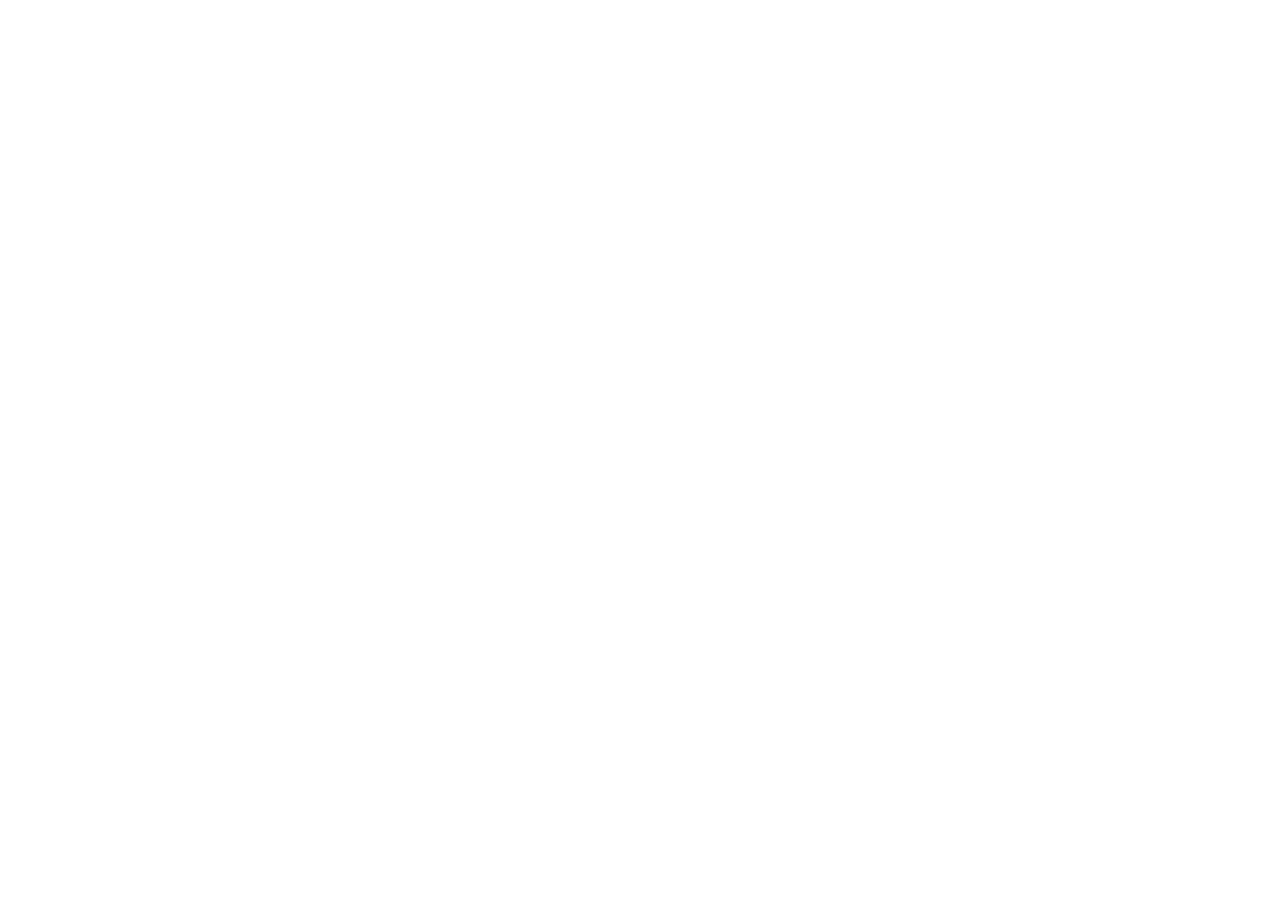
==== index.html @ 5f072b73 "init project" ====
<!DOCTYPE html>
<html lang="en">
<head>
    <meta charset="UTF-8">
    <meta http-equiv="X-UA-Compatible" content="IE=edge">
    <meta name="viewport" content="width=device-width, initial-scale=1.0">
    <title>Document</title>
</head>
<body>
    
</body>
</html>
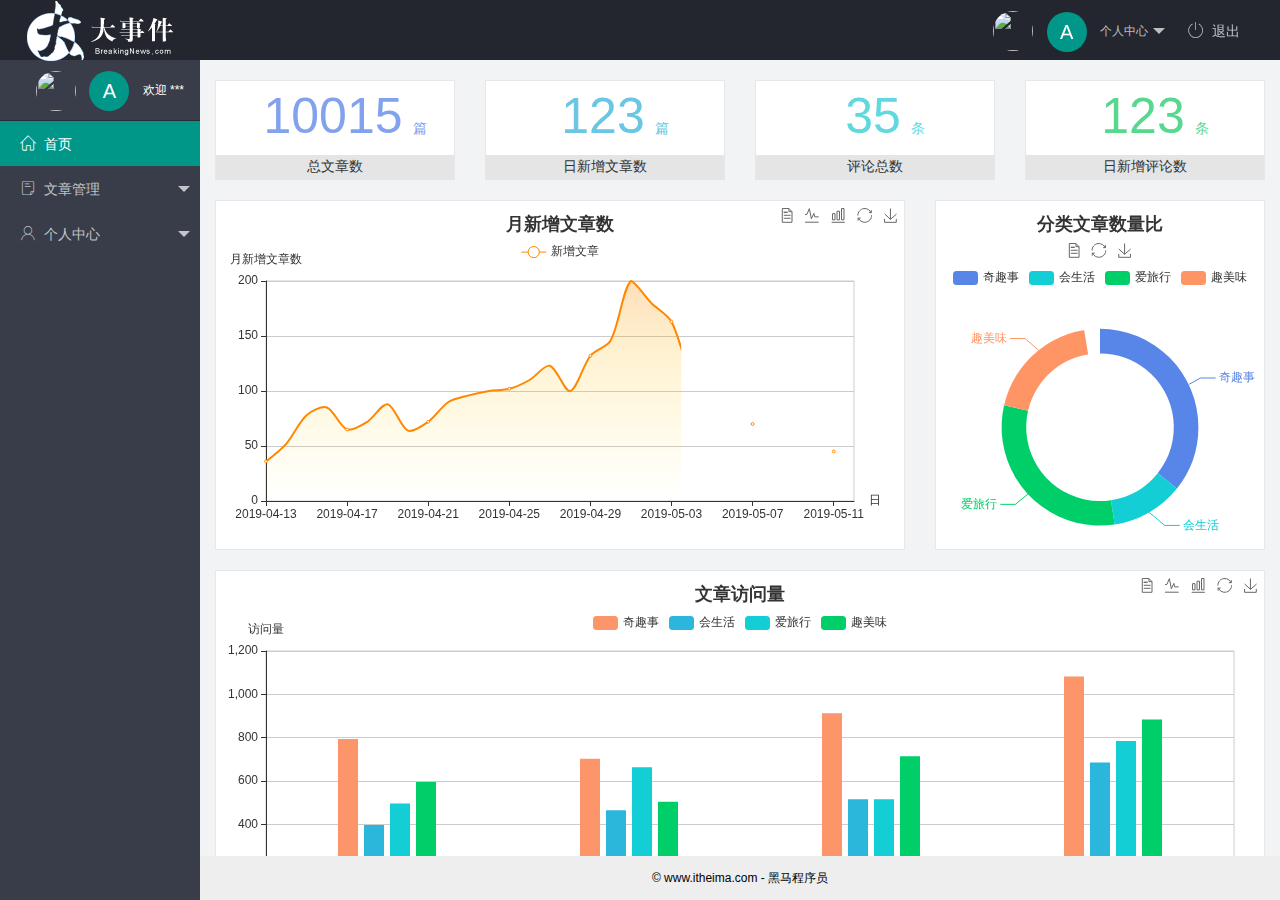
==== commit 451f80bc: "完成了主页功能的开发" ====
--- a/index.html
+++ b/index.html
@@ -1,12 +1,100 @@
 <!DOCTYPE html>
 <html lang="en">
-<head>
-    <meta charset="UTF-8">
-    <meta http-equiv="X-UA-Compatible" content="IE=edge">
-    <meta name="viewport" content="width=device-width, initial-scale=1.0">
-    <title>Document</title>
+  <head>
+    <meta charset="UTF-8" />
+    <meta name="viewport" content="width=device-width, initial-scale=1.0" />
+    <title>后台主页</title>
+    <!-- 导入 layui 的样式表 -->
+    <link rel="stylesheet" href="./assets/lib/layui/css/layui.css" />
+    <link rel="stylesheet" href="./assets/css/index.css">    
+     <!-- 导入第三方图标库 -->
+     <link rel="stylesheet" href="./assets/fonts/iconfont.css">
 </head>
-<body>
-    
-</body>
+  <body class="layui-layout-body">
+    <div class="layui-layout layui-layout-admin">
+      <div class="layui-header">
+        <div class="layui-logo">
+          <img src="./assets/images/logo.png" alt="" />
+        </div>
+        <!-- 头部区域（可配合layui已有的水平导航） -->
+        <ul class="layui-nav layui-layout-right">
+          <li class="layui-nav-item">
+            <a href="javascript:;" class="userinfo">
+              <img src="http://t.cn/RCzsdCq" class="layui-nav-img" />
+             <span class="text-avatar">A</span>
+              个人中心
+            </a>
+            <dl class="layui-nav-child">
+              <dd><a href="">基本资料</a></dd>
+              <dd><a href="">更换头像</a></dd>
+              <dd><a href="">重置密码</a></dd>
+            </dl>
+          </li>
+          <li class="layui-nav-item">
+              <a href="javascript:;" id="btnLogout"><span class="iconfont icon-tuichu"></span>退出</a></li>
+        </ul>
+      </div>
+
+      <div class="layui-side layui-bg-black">
+        <div class="layui-side-scroll">
+            <div class="userinfo">
+                <img src="http://t.cn/RCzsdCq" class="layui-nav-img" />
+                <span class="text-avatar">A</span>
+                <span id="welcome">欢迎 ***</span>
+            </div>
+          <!-- 左侧导航区域（可配合layui已有的垂直导航） -->
+          <ul class="layui-nav layui-nav-tree" lay-shrink="all">
+            <li class="layui-nav-item layui-this"><a href="./home/dashboard.html" target="fm">
+                <span class="iconfont icon-home"></span>首页</a></li>
+            <li class="layui-nav-item ">
+              <a class="" href="javascript:;">
+                <span class="iconfont icon-16"></span>文章管理</a>
+              <dl class="layui-nav-child">
+                <dd><a href="javascript:;">
+                    <i class="layui-icon layui-icon-app"></i>   文章类别</a></dd>
+                <dd><a href="javascript:;">
+                    <i class="layui-icon layui-icon-app"></i>   文章列表</a></dd>
+                <dd><a href="javascript:;">
+                    <i class="layui-icon layui-icon-app"></i>   发表文章</a></dd>
+               
+              </dl>
+            </li>
+            <li class="layui-nav-item">
+              <a href="javascript:;">
+                <span class="iconfont icon-user"></span>个人中心</a>
+              <dl class="layui-nav-child">
+                <dd><a href="javascript:;">
+                    <i class="layui-icon layui-icon-app"></i>基本资料</a></dd>
+                <dd><a href="javascript:;">
+                    <i class="layui-icon layui-icon-app"></i>更换头像</a></dd>
+                <dd><a href="javascript:;">
+                    <i class="layui-icon layui-icon-app"></i>重置密码</a></dd>
+             
+              </dl>
+            </li>
+           
+          
+          </ul>
+        </div>
+      </div>
+
+      <div class="layui-body">
+        <!-- 内容主体区域 -->
+    <iframe  name="fm" src="./home/dashboard.html" frameborder="0"></iframe>
+      </div>
+
+      <div class="layui-footer">
+        <!-- 底部固定区域 -->
+        © www.itheima.com - 黑马程序员
+      </div>
+    </div>
+    <!-- 导入 layui 的JS文件 -->
+    <script src="./assets/lib/layui/layui.all.js"></script>
+    <!-- 导入jquery -->
+    <script src="./assets/lib/jquery.js"></script>
+    <!-- 导入自己封装的baseAPI -->
+    <script src="./assets/js/baseAPI.js"></script>
+    <!-- 导入自己的js文件 -->
+    <script src="./assets/js/index.js"></script>
+  </body>
 </html>--- a/assets/lib/layui/css/layui.css
+++ b/assets/lib/layui/css/layui.css
@@ -0,0 +1,2 @@
+/** layui-v2.5.5 MIT License By https://www.layui.com */
+ .layui-inline,img{display:inline-block;vertical-align:middle}h1,h2,h3,h4,h5,h6{font-weight:400}.layui-edge,.layui-header,.layui-inline,.layui-main{position:relative}.layui-body,.layui-edge,.layui-elip{overflow:hidden}.layui-btn,.layui-edge,.layui-inline,img{vertical-align:middle}.layui-btn,.layui-disabled,.layui-icon,.layui-unselect{-moz-user-select:none;-webkit-user-select:none;-ms-user-select:none}.layui-elip,.layui-form-checkbox span,.layui-form-pane .layui-form-label{text-overflow:ellipsis;white-space:nowrap}.layui-breadcrumb,.layui-tree-btnGroup{visibility:hidden}blockquote,body,button,dd,div,dl,dt,form,h1,h2,h3,h4,h5,h6,input,li,ol,p,pre,td,textarea,th,ul{margin:0;padding:0;-webkit-tap-highlight-color:rgba(0,0,0,0)}a:active,a:hover{outline:0}img{border:none}li{list-style:none}table{border-collapse:collapse;border-spacing:0}h4,h5,h6{font-size:100%}button,input,optgroup,option,select,textarea{font-family:inherit;font-size:inherit;font-style:inherit;font-weight:inherit;outline:0}pre{white-space:pre-wrap;white-space:-moz-pre-wrap;white-space:-pre-wrap;white-space:-o-pre-wrap;word-wrap:break-word}body{line-height:24px;font:14px Helvetica Neue,Helvetica,PingFang SC,Tahoma,Arial,sans-serif}hr{height:1px;margin:10px 0;border:0;clear:both}a{color:#333;text-decoration:none}a:hover{color:#777}a cite{font-style:normal;*cursor:pointer}.layui-border-box,.layui-border-box *{box-sizing:border-box}.layui-box,.layui-box *{box-sizing:content-box}.layui-clear{clear:both;*zoom:1}.layui-clear:after{content:'\20';clear:both;*zoom:1;display:block;height:0}.layui-inline{*display:inline;*zoom:1}.layui-edge{display:inline-block;width:0;height:0;border-width:6px;border-style:dashed;border-color:transparent}.layui-edge-top{top:-4px;border-bottom-color:#999;border-bottom-style:solid}.layui-edge-right{border-left-color:#999;border-left-style:solid}.layui-edge-bottom{top:2px;border-top-color:#999;border-top-style:solid}.layui-edge-left{border-right-color:#999;border-right-style:solid}.layui-disabled,.layui-disabled:hover{color:#d2d2d2!important;cursor:not-allowed!important}.layui-circle{border-radius:100%}.layui-show{display:block!important}.layui-hide{display:none!important}@font-face{font-family:layui-icon;src:url(../font/iconfont.eot?v=250);src:url(../font/iconfont.eot?v=250#iefix) format('embedded-opentype'),url(../font/iconfont.woff2?v=250) format('woff2'),url(../font/iconfont.woff?v=250) format('woff'),url(../font/iconfont.ttf?v=250) format('truetype'),url(../font/iconfont.svg?v=250#layui-icon) format('svg')}.layui-icon{font-family:layui-icon!important;font-size:16px;font-style:normal;-webkit-font-smoothing:antialiased;-moz-osx-font-smoothing:grayscale}.layui-icon-reply-fill:before{content:"\e611"}.layui-icon-set-fill:before{content:"\e614"}.layui-icon-menu-fill:before{content:"\e60f"}.layui-icon-search:before{content:"\e615"}.layui-icon-share:before{content:"\e641"}.layui-icon-set-sm:before{content:"\e620"}.layui-icon-engine:before{content:"\e628"}.layui-icon-close:before{content:"\1006"}.layui-icon-close-fill:before{content:"\1007"}.layui-icon-chart-screen:before{content:"\e629"}.layui-icon-star:before{content:"\e600"}.layui-icon-circle-dot:before{content:"\e617"}.layui-icon-chat:before{content:"\e606"}.layui-icon-release:before{content:"\e609"}.layui-icon-list:before{content:"\e60a"}.layui-icon-chart:before{content:"\e62c"}.layui-icon-ok-circle:before{content:"\1005"}.layui-icon-layim-theme:before{content:"\e61b"}.layui-icon-table:before{content:"\e62d"}.layui-icon-right:before{content:"\e602"}.layui-icon-left:before{content:"\e603"}.layui-icon-cart-simple:before{content:"\e698"}.layui-icon-face-cry:before{content:"\e69c"}.layui-icon-face-smile:before{content:"\e6af"}.layui-icon-survey:before{content:"\e6b2"}.layui-icon-tree:before{content:"\e62e"}.layui-icon-upload-circle:before{content:"\e62f"}.layui-icon-add-circle:before{content:"\e61f"}.layui-icon-download-circle:before{content:"\e601"}.layui-icon-templeate-1:before{content:"\e630"}.layui-icon-util:before{content:"\e631"}.layui-icon-face-surprised:before{content:"\e664"}.layui-icon-edit:before{content:"\e642"}.layui-icon-speaker:before{content:"\e645"}.layui-icon-down:before{content:"\e61a"}.layui-icon-file:before{content:"\e621"}.layui-icon-layouts:before{content:"\e632"}.layui-icon-rate-half:before{content:"\e6c9"}.layui-icon-add-circle-fine:before{content:"\e608"}.layui-icon-prev-circle:before{content:"\e633"}.layui-icon-read:before{content:"\e705"}.layui-icon-404:before{content:"\e61c"}.layui-icon-carousel:before{content:"\e634"}.layui-icon-help:before{content:"\e607"}.layui-icon-code-circle:before{content:"\e635"}.layui-icon-water:before{content:"\e636"}.layui-icon-username:before{content:"\e66f"}.layui-icon-find-fill:before{content:"\e670"}.layui-icon-about:before{content:"\e60b"}.layui-icon-location:before{content:"\e715"}.layui-icon-up:before{content:"\e619"}.layui-icon-pause:before{content:"\e651"}.layui-icon-date:before{content:"\e637"}.layui-icon-layim-uploadfile:before{content:"\e61d"}.layui-icon-delete:before{content:"\e640"}.layui-icon-play:before{content:"\e652"}.layui-icon-top:before{content:"\e604"}.layui-icon-friends:before{content:"\e612"}.layui-icon-refresh-3:before{content:"\e9aa"}.layui-icon-ok:before{content:"\e605"}.layui-icon-layer:before{content:"\e638"}.layui-icon-face-smile-fine:before{content:"\e60c"}.layui-icon-dollar:before{content:"\e659"}.layui-icon-group:before{content:"\e613"}.layui-icon-layim-download:before{content:"\e61e"}.layui-icon-picture-fine:before{content:"\e60d"}.layui-icon-link:before{content:"\e64c"}.layui-icon-diamond:before{content:"\e735"}.layui-icon-log:before{content:"\e60e"}.layui-icon-rate-solid:before{content:"\e67a"}.layui-icon-fonts-del:before{content:"\e64f"}.layui-icon-unlink:before{content:"\e64d"}.layui-icon-fonts-clear:before{content:"\e639"}.layui-icon-triangle-r:before{content:"\e623"}.layui-icon-circle:before{content:"\e63f"}.layui-icon-radio:before{content:"\e643"}.layui-icon-align-center:before{content:"\e647"}.layui-icon-align-right:before{content:"\e648"}.layui-icon-align-left:before{content:"\e649"}.layui-icon-loading-1:before{content:"\e63e"}.layui-icon-return:before{content:"\e65c"}.layui-icon-fonts-strong:before{content:"\e62b"}.layui-icon-upload:before{content:"\e67c"}.layui-icon-dialogue:before{content:"\e63a"}.layui-icon-video:before{content:"\e6ed"}.layui-icon-headset:before{content:"\e6fc"}.layui-icon-cellphone-fine:before{content:"\e63b"}.layui-icon-add-1:before{content:"\e654"}.layui-icon-face-smile-b:before{content:"\e650"}.layui-icon-fonts-html:before{content:"\e64b"}.layui-icon-form:before{content:"\e63c"}.layui-icon-cart:before{content:"\e657"}.layui-icon-camera-fill:before{content:"\e65d"}.layui-icon-tabs:before{content:"\e62a"}.layui-icon-fonts-code:before{content:"\e64e"}.layui-icon-fire:before{content:"\e756"}.layui-icon-set:before{content:"\e716"}.layui-icon-fonts-u:before{content:"\e646"}.layui-icon-triangle-d:before{content:"\e625"}.layui-icon-tips:before{content:"\e702"}.layui-icon-picture:before{content:"\e64a"}.layui-icon-more-vertical:before{content:"\e671"}.layui-icon-flag:before{content:"\e66c"}.layui-icon-loading:before{content:"\e63d"}.layui-icon-fonts-i:before{content:"\e644"}.layui-icon-refresh-1:before{content:"\e666"}.layui-icon-rmb:before{content:"\e65e"}.layui-icon-home:before{content:"\e68e"}.layui-icon-user:before{content:"\e770"}.layui-icon-notice:before{content:"\e667"}.layui-icon-login-weibo:before{content:"\e675"}.layui-icon-voice:before{content:"\e688"}.layui-icon-upload-drag:before{content:"\e681"}.layui-icon-login-qq:before{content:"\e676"}.layui-icon-snowflake:before{content:"\e6b1"}.layui-icon-file-b:before{content:"\e655"}.layui-icon-template:before{content:"\e663"}.layui-icon-auz:before{content:"\e672"}.layui-icon-console:before{content:"\e665"}.layui-icon-app:before{content:"\e653"}.layui-icon-prev:before{content:"\e65a"}.layui-icon-website:before{content:"\e7ae"}.layui-icon-next:before{content:"\e65b"}.layui-icon-component:before{content:"\e857"}.layui-icon-more:before{content:"\e65f"}.layui-icon-login-wechat:before{content:"\e677"}.layui-icon-shrink-right:before{content:"\e668"}.layui-icon-spread-left:before{content:"\e66b"}.layui-icon-camera:before{content:"\e660"}.layui-icon-note:before{content:"\e66e"}.layui-icon-refresh:before{content:"\e669"}.layui-icon-female:before{content:"\e661"}.layui-icon-male:before{content:"\e662"}.layui-icon-password:before{content:"\e673"}.layui-icon-senior:before{content:"\e674"}.layui-icon-theme:before{content:"\e66a"}.layui-icon-tread:before{content:"\e6c5"}.layui-icon-praise:before{content:"\e6c6"}.layui-icon-star-fill:before{content:"\e658"}.layui-icon-rate:before{content:"\e67b"}.layui-icon-template-1:before{content:"\e656"}.layui-icon-vercode:before{content:"\e679"}.layui-icon-cellphone:before{content:"\e678"}.layui-icon-screen-full:before{content:"\e622"}.layui-icon-screen-restore:before{content:"\e758"}.layui-icon-cols:before{content:"\e610"}.layui-icon-export:before{content:"\e67d"}.layui-icon-print:before{content:"\e66d"}.layui-icon-slider:before{content:"\e714"}.layui-icon-addition:before{content:"\e624"}.layui-icon-subtraction:before{content:"\e67e"}.layui-icon-service:before{content:"\e626"}.layui-icon-transfer:before{content:"\e691"}.layui-main{width:1140px;margin:0 auto}.layui-header{z-index:1000;height:60px}.layui-header a:hover{transition:all .5s;-webkit-transition:all .5s}.layui-side{position:fixed;left:0;top:0;bottom:0;z-index:999;width:200px;overflow-x:hidden}.layui-side-scroll{position:relative;width:220px;height:100%;overflow-x:hidden}.layui-body{position:absolute;left:200px;right:0;top:0;bottom:0;z-index:998;width:auto;overflow-y:auto;box-sizing:border-box}.layui-layout-body{overflow:hidden}.layui-layout-admin .layui-header{background-color:#23262E}.layui-layout-admin .layui-side{top:60px;width:200px;overflow-x:hidden}.layui-layout-admin .layui-body{position:fixed;top:60px;bottom:44px}.layui-layout-admin .layui-main{width:auto;margin:0 15px}.layui-layout-admin .layui-footer{position:fixed;left:200px;right:0;bottom:0;height:44px;line-height:44px;padding:0 15px;background-color:#eee}.layui-layout-admin .layui-logo{position:absolute;left:0;top:0;width:200px;height:100%;line-height:60px;text-align:center;color:#009688;font-size:16px}.layui-layout-admin .layui-header .layui-nav{background:0 0}.layui-layout-left{position:absolute!important;left:200px;top:0}.layui-layout-right{position:absolute!important;right:0;top:0}.layui-container{position:relative;margin:0 auto;padding:0 15px;box-sizing:border-box}.layui-fluid{position:relative;margin:0 auto;padding:0 15px}.layui-row:after,.layui-row:before{content:'';display:block;clear:both}.layui-col-lg1,.layui-col-lg10,.layui-col-lg11,.layui-col-lg12,.layui-col-lg2,.layui-col-lg3,.layui-col-lg4,.layui-col-lg5,.layui-col-lg6,.layui-col-lg7,.layui-col-lg8,.layui-col-lg9,.layui-col-md1,.layui-col-md10,.layui-col-md11,.layui-col-md12,.layui-col-md2,.layui-col-md3,.layui-col-md4,.layui-col-md5,.layui-col-md6,.layui-col-md7,.layui-col-md8,.layui-col-md9,.layui-col-sm1,.layui-col-sm10,.layui-col-sm11,.layui-col-sm12,.layui-col-sm2,.layui-col-sm3,.layui-col-sm4,.layui-col-sm5,.layui-col-sm6,.layui-col-sm7,.layui-col-sm8,.layui-col-sm9,.layui-col-xs1,.layui-col-xs10,.layui-col-xs11,.layui-col-xs12,.layui-col-xs2,.layui-col-xs3,.layui-col-xs4,.layui-col-xs5,.layui-col-xs6,.layui-col-xs7,.layui-col-xs8,.layui-col-xs9{position:relative;display:block;box-sizing:border-box}.layui-col-xs1,.layui-col-xs10,.layui-col-xs11,.layui-col-xs12,.layui-col-xs2,.layui-col-xs3,.layui-col-xs4,.layui-col-xs5,.layui-col-xs6,.layui-col-xs7,.layui-col-xs8,.layui-col-xs9{float:left}.layui-col-xs1{width:8.33333333%}.layui-col-xs2{width:16.66666667%}.layui-col-xs3{width:25%}.layui-col-xs4{width:33.33333333%}.layui-col-xs5{width:41.66666667%}.layui-col-xs6{width:50%}.layui-col-xs7{width:58.33333333%}.layui-col-xs8{width:66.66666667%}.layui-col-xs9{width:75%}.layui-col-xs10{width:83.33333333%}.layui-col-xs11{width:91.66666667%}.layui-col-xs12{width:100%}.layui-col-xs-offset1{margin-left:8.33333333%}.layui-col-xs-offset2{margin-left:16.66666667%}.layui-col-xs-offset3{margin-left:25%}.layui-col-xs-offset4{margin-left:33.33333333%}.layui-col-xs-offset5{margin-left:41.66666667%}.layui-col-xs-offset6{margin-left:50%}.layui-col-xs-offset7{margin-left:58.33333333%}.layui-col-xs-offset8{margin-left:66.66666667%}.layui-col-xs-offset9{margin-left:75%}.layui-col-xs-offset10{margin-left:83.33333333%}.layui-col-xs-offset11{margin-left:91.66666667%}.layui-col-xs-offset12{margin-left:100%}@media screen and (max-width:768px){.layui-hide-xs{display:none!important}.layui-show-xs-block{display:block!important}.layui-show-xs-inline{display:inline!important}.layui-show-xs-inline-block{display:inline-block!important}}@media screen and (min-width:768px){.layui-container{width:750px}.layui-hide-sm{display:none!important}.layui-show-sm-block{display:block!important}.layui-show-sm-inline{display:inline!important}.layui-show-sm-inline-block{display:inline-block!important}.layui-col-sm1,.layui-col-sm10,.layui-col-sm11,.layui-col-sm12,.layui-col-sm2,.layui-col-sm3,.layui-col-sm4,.layui-col-sm5,.layui-col-sm6,.layui-col-sm7,.layui-col-sm8,.layui-col-sm9{float:left}.layui-col-sm1{width:8.33333333%}.layui-col-sm2{width:16.66666667%}.layui-col-sm3{width:25%}.layui-col-sm4{width:33.33333333%}.layui-col-sm5{width:41.66666667%}.layui-col-sm6{width:50%}.layui-col-sm7{width:58.33333333%}.layui-col-sm8{width:66.66666667%}.layui-col-sm9{width:75%}.layui-col-sm10{width:83.33333333%}.layui-col-sm11{width:91.66666667%}.layui-col-sm12{width:100%}.layui-col-sm-offset1{margin-left:8.33333333%}.layui-col-sm-offset2{margin-left:16.66666667%}.layui-col-sm-offset3{margin-left:25%}.layui-col-sm-offset4{margin-left:33.33333333%}.layui-col-sm-offset5{margin-left:41.66666667%}.layui-col-sm-offset6{margin-left:50%}.layui-col-sm-offset7{margin-left:58.33333333%}.layui-col-sm-offset8{margin-left:66.66666667%}.layui-col-sm-offset9{margin-left:75%}.layui-col-sm-offset10{margin-left:83.33333333%}.layui-col-sm-offset11{margin-left:91.66666667%}.layui-col-sm-offset12{margin-left:100%}}@media screen and (min-width:992px){.layui-container{width:970px}.layui-hide-md{display:none!important}.layui-show-md-block{display:block!important}.layui-show-md-inline{display:inline!important}.layui-show-md-inline-block{display:inline-block!important}.layui-col-md1,.layui-col-md10,.layui-col-md11,.layui-col-md12,.layui-col-md2,.layui-col-md3,.layui-col-md4,.layui-col-md5,.layui-col-md6,.layui-col-md7,.layui-col-md8,.layui-col-md9{float:left}.layui-col-md1{width:8.33333333%}.layui-col-md2{width:16.66666667%}.layui-col-md3{width:25%}.layui-col-md4{width:33.33333333%}.layui-col-md5{width:41.66666667%}.layui-col-md6{width:50%}.layui-col-md7{width:58.33333333%}.layui-col-md8{width:66.66666667%}.layui-col-md9{width:75%}.layui-col-md10{width:83.33333333%}.layui-col-md11{width:91.66666667%}.layui-col-md12{width:100%}.layui-col-md-offset1{margin-left:8.33333333%}.layui-col-md-offset2{margin-left:16.66666667%}.layui-col-md-offset3{margin-left:25%}.layui-col-md-offset4{margin-left:33.33333333%}.layui-col-md-offset5{margin-left:41.66666667%}.layui-col-md-offset6{margin-left:50%}.layui-col-md-offset7{margin-left:58.33333333%}.layui-col-md-offset8{margin-left:66.66666667%}.layui-col-md-offset9{margin-left:75%}.layui-col-md-offset10{margin-left:83.33333333%}.layui-col-md-offset11{margin-left:91.66666667%}.layui-col-md-offset12{margin-left:100%}}@media screen and (min-width:1200px){.layui-container{width:1170px}.layui-hide-lg{display:none!important}.layui-show-lg-block{display:block!important}.layui-show-lg-inline{display:inline!important}.layui-show-lg-inline-block{display:inline-block!important}.layui-col-lg1,.layui-col-lg10,.layui-col-lg11,.layui-col-lg12,.layui-col-lg2,.layui-col-lg3,.layui-col-lg4,.layui-col-lg5,.layui-col-lg6,.layui-col-lg7,.layui-col-lg8,.layui-col-lg9{float:left}.layui-col-lg1{width:8.33333333%}.layui-col-lg2{width:16.66666667%}.layui-col-lg3{width:25%}.layui-col-lg4{width:33.33333333%}.layui-col-lg5{width:41.66666667%}.layui-col-lg6{width:50%}.layui-col-lg7{width:58.33333333%}.layui-col-lg8{width:66.66666667%}.layui-col-lg9{width:75%}.layui-col-lg10{width:83.33333333%}.layui-col-lg11{width:91.66666667%}.layui-col-lg12{width:100%}.layui-col-lg-offset1{margin-left:8.33333333%}.layui-col-lg-offset2{margin-left:16.66666667%}.layui-col-lg-offset3{margin-left:25%}.layui-col-lg-offset4{margin-left:33.33333333%}.layui-col-lg-offset5{margin-left:41.66666667%}.layui-col-lg-offset6{margin-left:50%}.layui-col-lg-offset7{margin-left:58.33333333%}.layui-col-lg-offset8{margin-left:66.66666667%}.layui-col-lg-offset9{margin-left:75%}.layui-col-lg-offset10{margin-left:83.33333333%}.layui-col-lg-offset11{margin-left:91.66666667%}.layui-col-lg-offset12{margin-left:100%}}.layui-col-space1{margin:-.5px}.layui-col-space1>*{padding:.5px}.layui-col-space3{margin:-1.5px}.layui-col-space3>*{padding:1.5px}.layui-col-space5{margin:-2.5px}.layui-col-space5>*{padding:2.5px}.layui-col-space8{margin:-3.5px}.layui-col-space8>*{padding:3.5px}.layui-col-space10{margin:-5px}.layui-col-space10>*{padding:5px}.layui-col-space12{margin:-6px}.layui-col-space12>*{padding:6px}.layui-col-space15{margin:-7.5px}.layui-col-space15>*{padding:7.5px}.layui-col-space18{margin:-9px}.layui-col-space18>*{padding:9px}.layui-col-space20{margin:-10px}.layui-col-space20>*{padding:10px}.layui-col-space22{margin:-11px}.layui-col-space22>*{padding:11px}.layui-col-space25{margin:-12.5px}.layui-col-space25>*{padding:12.5px}.layui-col-space30{margin:-15px}.layui-col-space30>*{padding:15px}.layui-btn,.layui-input,.layui-select,.layui-textarea,.layui-upload-button{outline:0;-webkit-appearance:none;transition:all .3s;-webkit-transition:all .3s;box-sizing:border-box}.layui-elem-quote{margin-bottom:10px;padding:15px;line-height:22px;border-left:5px solid #009688;border-radius:0 2px 2px 0;background-color:#f2f2f2}.layui-quote-nm{border-style:solid;border-width:1px 1px 1px 5px;background:0 0}.layui-elem-field{margin-bottom:10px;padding:0;border-width:1px;border-style:solid}.layui-elem-field legend{margin-left:20px;padding:0 10px;font-size:20px;font-weight:300}.layui-field-title{margin:10px 0 20px;border-width:1px 0 0}.layui-field-box{padding:10px 15px}.layui-field-title .layui-field-box{padding:10px 0}.layui-progress{position:relative;height:6px;border-radius:20px;background-color:#e2e2e2}.layui-progress-bar{position:absolute;left:0;top:0;width:0;max-width:100%;height:6px;border-radius:20px;text-align:right;background-color:#5FB878;transition:all .3s;-webkit-transition:all .3s}.layui-progress-big,.layui-progress-big .layui-progress-bar{height:18px;line-height:18px}.layui-progress-text{position:relative;top:-20px;line-height:18px;font-size:12px;color:#666}.layui-progress-big .layui-progress-text{position:static;padding:0 10px;color:#fff}.layui-collapse{border-width:1px;border-style:solid;border-radius:2px}.layui-colla-content,.layui-colla-item{border-top-width:1px;border-top-style:solid}.layui-colla-item:first-child{border-top:none}.layui-colla-title{position:relative;height:42px;line-height:42px;padding:0 15px 0 35px;color:#333;background-color:#f2f2f2;cursor:pointer;font-size:14px;overflow:hidden}.layui-colla-content{display:none;padding:10px 15px;line-height:22px;color:#666}.layui-colla-icon{position:absolute;left:15px;top:0;font-size:14px}.layui-card{margin-bottom:15px;border-radius:2px;background-color:#fff;box-shadow:0 1px 2px 0 rgba(0,0,0,.05)}.layui-card:last-child{margin-bottom:0}.layui-card-header{position:relative;height:42px;line-height:42px;padding:0 15px;border-bottom:1px solid #f6f6f6;color:#333;border-radius:2px 2px 0 0;font-size:14px}.layui-bg-black,.layui-bg-blue,.layui-bg-cyan,.layui-bg-green,.layui-bg-orange,.layui-bg-red{color:#fff!important}.layui-card-body{position:relative;padding:10px 15px;line-height:24px}.layui-card-body[pad15]{padding:15px}.layui-card-body[pad20]{padding:20px}.layui-card-body .layui-table{margin:5px 0}.layui-card .layui-tab{margin:0}.layui-panel-window{position:relative;padding:15px;border-radius:0;border-top:5px solid #E6E6E6;background-color:#fff}.layui-auxiliar-moving{position:fixed;left:0;right:0;top:0;bottom:0;width:100%;height:100%;background:0 0;z-index:9999999999}.layui-form-label,.layui-form-mid,.layui-form-select,.layui-input-block,.layui-input-inline,.layui-textarea{position:relative}.layui-bg-red{background-color:#FF5722!important}.layui-bg-orange{background-color:#FFB800!important}.layui-bg-green{background-color:#009688!important}.layui-bg-cyan{background-color:#2F4056!important}.layui-bg-blue{background-color:#1E9FFF!important}.layui-bg-black{background-color:#393D49!important}.layui-bg-gray{background-color:#eee!important;color:#666!important}.layui-badge-rim,.layui-colla-content,.layui-colla-item,.layui-collapse,.layui-elem-field,.layui-form-pane .layui-form-item[pane],.layui-form-pane .layui-form-label,.layui-input,.layui-layedit,.layui-layedit-tool,.layui-quote-nm,.layui-select,.layui-tab-bar,.layui-tab-card,.layui-tab-title,.layui-tab-title .layui-this:after,.layui-textarea{border-color:#e6e6e6}.layui-timeline-item:before,hr{background-color:#e6e6e6}.layui-text{line-height:22px;font-size:14px;color:#666}.layui-text h1,.layui-text h2,.layui-text h3{font-weight:500;color:#333}.layui-text h1{font-size:30px}.layui-text h2{font-size:24px}.layui-text h3{font-size:18px}.layui-text a:not(.layui-btn){color:#01AAED}.layui-text a:not(.layui-btn):hover{text-decoration:underline}.layui-text ul{padding:5px 0 5px 15px}.layui-text ul li{margin-top:5px;list-style-type:disc}.layui-text em,.layui-word-aux{color:#999!important;padding:0 5px!important}.layui-btn{display:inline-block;height:38px;line-height:38px;padding:0 18px;background-color:#009688;color:#fff;white-space:nowrap;text-align:center;font-size:14px;border:none;border-radius:2px;cursor:pointer}.layui-btn:hover{opacity:.8;filter:alpha(opacity=80);color:#fff}.layui-btn:active{opacity:1;filter:alpha(opacity=100)}.layui-btn+.layui-btn{margin-left:10px}.layui-btn-container{font-size:0}.layui-btn-container .layui-btn{margin-right:10px;margin-bottom:10px}.layui-btn-container .layui-btn+.layui-btn{margin-left:0}.layui-table .layui-btn-container .layui-btn{margin-bottom:9px}.layui-btn-radius{border-radius:100px}.layui-btn .layui-icon{margin-right:3px;font-size:18px;vertical-align:bottom;vertical-align:middle\9}.layui-btn-primary{border:1px solid #C9C9C9;background-color:#fff;color:#555}.layui-btn-primary:hover{border-color:#009688;color:#333}.layui-btn-normal{background-color:#1E9FFF}.layui-btn-warm{background-color:#FFB800}.layui-btn-danger{background-color:#FF5722}.layui-btn-checked{background-color:#5FB878}.layui-btn-disabled,.layui-btn-disabled:active,.layui-btn-disabled:hover{border:1px solid #e6e6e6;background-color:#FBFBFB;color:#C9C9C9;cursor:not-allowed;opacity:1}.layui-btn-lg{height:44px;line-height:44px;padding:0 25px;font-size:16px}.layui-btn-sm{height:30px;line-height:30px;padding:0 10px;font-size:12px}.layui-btn-sm i{font-size:16px!important}.layui-btn-xs{height:22px;line-height:22px;padding:0 5px;font-size:12px}.layui-btn-xs i{font-size:14px!important}.layui-btn-group{display:inline-block;vertical-align:middle;font-size:0}.layui-btn-group .layui-btn{margin-left:0!important;margin-right:0!important;border-left:1px solid rgba(255,255,255,.5);border-radius:0}.layui-btn-group .layui-btn-primary{border-left:none}.layui-btn-group .layui-btn-primary:hover{border-color:#C9C9C9;color:#009688}.layui-btn-group .layui-btn:first-child{border-left:none;border-radius:2px 0 0 2px}.layui-btn-group .layui-btn-primary:first-child{border-left:1px solid #c9c9c9}.layui-btn-group .layui-btn:last-child{border-radius:0 2px 2px 0}.layui-btn-group .layui-btn+.layui-btn{margin-left:0}.layui-btn-group+.layui-btn-group{margin-left:10px}.layui-btn-fluid{width:100%}.layui-input,.layui-select,.layui-textarea{height:38px;line-height:1.3;line-height:38px\9;border-width:1px;border-style:solid;background-color:#fff;border-radius:2px}.layui-input::-webkit-input-placeholder,.layui-select::-webkit-input-placeholder,.layui-textarea::-webkit-input-placeholder{line-height:1.3}.layui-input,.layui-textarea{display:block;width:100%;padding-left:10px}.layui-input:hover,.layui-textarea:hover{border-color:#D2D2D2!important}.layui-input:focus,.layui-textarea:focus{border-color:#C9C9C9!important}.layui-textarea{min-height:100px;height:auto;line-height:20px;padding:6px 10px;resize:vertical}.layui-select{padding:0 10px}.layui-form input[type=checkbox],.layui-form input[type=radio],.layui-form select{display:none}.layui-form [lay-ignore]{display:initial}.layui-form-item{margin-bottom:15px;clear:both;*zoom:1}.layui-form-item:after{content:'\20';clear:both;*zoom:1;display:block;height:0}.layui-form-label{float:left;display:block;padding:9px 15px;width:80px;font-weight:400;line-height:20px;text-align:right}.layui-form-label-col{display:block;float:none;padding:9px 0;line-height:20px;text-align:left}.layui-form-item .layui-inline{margin-bottom:5px;margin-right:10px}.layui-input-block{margin-left:110px;min-height:36px}.layui-input-inline{display:inline-block;vertical-align:middle}.layui-form-item .layui-input-inline{float:left;width:190px;margin-right:10px}.layui-form-text .layui-input-inline{width:auto}.layui-form-mid{float:left;display:block;padding:9px 0!important;line-height:20px;margin-right:10px}.layui-form-danger+.layui-form-select .layui-input,.layui-form-danger:focus{border-color:#FF5722!important}.layui-form-select .layui-input{padding-right:30px;cursor:pointer}.layui-form-select .layui-edge{position:absolute;right:10px;top:50%;margin-top:-3px;cursor:pointer;border-width:6px;border-top-color:#c2c2c2;border-top-style:solid;transition:all .3s;-webkit-transition:all .3s}.layui-form-select dl{display:none;position:absolute;left:0;top:42px;padding:5px 0;z-index:899;min-width:100%;border:1px solid #d2d2d2;max-height:300px;overflow-y:auto;background-color:#fff;border-radius:2px;box-shadow:0 2px 4px rgba(0,0,0,.12);box-sizing:border-box}.layui-form-select dl dd,.layui-form-select dl dt{padding:0 10px;line-height:36px;white-space:nowrap;overflow:hidden;text-overflow:ellipsis}.layui-form-select dl dt{font-size:12px;color:#999}.layui-form-select dl dd{cursor:pointer}.layui-form-select dl dd:hover{background-color:#f2f2f2;-webkit-transition:.5s all;transition:.5s all}.layui-form-select .layui-select-group dd{padding-left:20px}.layui-form-select dl dd.layui-select-tips{padding-left:10px!important;color:#999}.layui-form-select dl dd.layui-this{background-color:#5FB878;color:#fff}.layui-form-checkbox,.layui-form-select dl dd.layui-disabled{background-color:#fff}.layui-form-selected dl{display:block}.layui-form-checkbox,.layui-form-checkbox *,.layui-form-switch{display:inline-block;vertical-align:middle}.layui-form-selected .layui-edge{margin-top:-9px;-webkit-transform:rotate(180deg);transform:rotate(180deg);margin-top:-3px\9}:root .layui-form-selected .layui-edge{margin-top:-9px\0/IE9}.layui-form-selectup dl{top:auto;bottom:42px}.layui-select-none{margin:5px 0;text-align:center;color:#999}.layui-select-disabled .layui-disabled{border-color:#eee!important}.layui-select-disabled .layui-edge{border-top-color:#d2d2d2}.layui-form-checkbox{position:relative;height:30px;line-height:30px;margin-right:10px;padding-right:30px;cursor:pointer;font-size:0;-webkit-transition:.1s linear;transition:.1s linear;box-sizing:border-box}.layui-form-checkbox span{padding:0 10px;height:100%;font-size:14px;border-radius:2px 0 0 2px;background-color:#d2d2d2;color:#fff;overflow:hidden}.layui-form-checkbox:hover span{background-color:#c2c2c2}.layui-form-checkbox i{position:absolute;right:0;top:0;width:30px;height:28px;border:1px solid #d2d2d2;border-left:none;border-radius:0 2px 2px 0;color:#fff;font-size:20px;text-align:center}.layui-form-checkbox:hover i{border-color:#c2c2c2;color:#c2c2c2}.layui-form-checked,.layui-form-checked:hover{border-color:#5FB878}.layui-form-checked span,.layui-form-checked:hover span{background-color:#5FB878}.layui-form-checked i,.layui-form-checked:hover i{color:#5FB878}.layui-form-item .layui-form-checkbox{margin-top:4px}.layui-form-checkbox[lay-skin=primary]{height:auto!important;line-height:normal!important;min-width:18px;min-height:18px;border:none!important;margin-right:0;padding-left:28px;padding-right:0;background:0 0}.layui-form-checkbox[lay-skin=primary] span{padding-left:0;padding-right:15px;line-height:18px;background:0 0;color:#666}.layui-form-checkbox[lay-skin=primary] i{right:auto;left:0;width:16px;height:16px;line-height:16px;border:1px solid #d2d2d2;font-size:12px;border-radius:2px;background-color:#fff;-webkit-transition:.1s linear;transition:.1s linear}.layui-form-checkbox[lay-skin=primary]:hover i{border-color:#5FB878;color:#fff}.layui-form-checked[lay-skin=primary] i{border-color:#5FB878!important;background-color:#5FB878;color:#fff}.layui-checkbox-disbaled[lay-skin=primary] span{background:0 0!important;color:#c2c2c2}.layui-checkbox-disbaled[lay-skin=primary]:hover i{border-color:#d2d2d2}.layui-form-item .layui-form-checkbox[lay-skin=primary]{margin-top:10px}.layui-form-switch{position:relative;height:22px;line-height:22px;min-width:35px;padding:0 5px;margin-top:8px;border:1px solid #d2d2d2;border-radius:20px;cursor:pointer;background-color:#fff;-webkit-transition:.1s linear;transition:.1s linear}.layui-form-switch i{position:absolute;left:5px;top:3px;width:16px;height:16px;border-radius:20px;background-color:#d2d2d2;-webkit-transition:.1s linear;transition:.1s linear}.layui-form-switch em{position:relative;top:0;width:25px;margin-left:21px;padding:0!important;text-align:center!important;color:#999!important;font-style:normal!important;font-size:12px}.layui-form-onswitch{border-color:#5FB878;background-color:#5FB878}.layui-checkbox-disbaled,.layui-checkbox-disbaled i{border-color:#e2e2e2!important}.layui-form-onswitch i{left:100%;margin-left:-21px;background-color:#fff}.layui-form-onswitch em{margin-left:5px;margin-right:21px;color:#fff!important}.layui-checkbox-disbaled span{background-color:#e2e2e2!important}.layui-checkbox-disbaled:hover i{color:#fff!important}[lay-radio]{display:none}.layui-form-radio,.layui-form-radio *{display:inline-block;vertical-align:middle}.layui-form-radio{line-height:28px;margin:6px 10px 0 0;padding-right:10px;cursor:pointer;font-size:0}.layui-form-radio *{font-size:14px}.layui-form-radio>i{margin-right:8px;font-size:22px;color:#c2c2c2}.layui-form-radio>i:hover,.layui-form-radioed>i{color:#5FB878}.layui-radio-disbaled>i{color:#e2e2e2!important}.layui-form-pane .layui-form-label{width:110px;padding:8px 15px;height:38px;line-height:20px;border-width:1px;border-style:solid;border-radius:2px 0 0 2px;text-align:center;background-color:#FBFBFB;overflow:hidden;box-sizing:border-box}.layui-form-pane .layui-input-inline{margin-left:-1px}.layui-form-pane .layui-input-block{margin-left:110px;left:-1px}.layui-form-pane .layui-input{border-radius:0 2px 2px 0}.layui-form-pane .layui-form-text .layui-form-label{float:none;width:100%;border-radius:2px;box-sizing:border-box;text-align:left}.layui-form-pane .layui-form-text .layui-input-inline{display:block;margin:0;top:-1px;clear:both}.layui-form-pane .layui-form-text .layui-input-block{margin:0;left:0;top:-1px}.layui-form-pane .layui-form-text .layui-textarea{min-height:100px;border-radius:0 0 2px 2px}.layui-form-pane .layui-form-checkbox{margin:4px 0 4px 10px}.layui-form-pane .layui-form-radio,.layui-form-pane .layui-form-switch{margin-top:6px;margin-left:10px}.layui-form-pane .layui-form-item[pane]{position:relative;border-width:1px;border-style:solid}.layui-form-pane .layui-form-item[pane] .layui-form-label{position:absolute;left:0;top:0;height:100%;border-width:0 1px 0 0}.layui-form-pane .layui-form-item[pane] .layui-input-inline{margin-left:110px}@media screen and (max-width:450px){.layui-form-item .layui-form-label{text-overflow:ellipsis;overflow:hidden;white-space:nowrap}.layui-form-item .layui-inline{display:block;margin-right:0;margin-bottom:20px;clear:both}.layui-form-item .layui-inline:after{content:'\20';clear:both;display:block;height:0}.layui-form-item .layui-input-inline{display:block;float:none;left:-3px;width:auto;margin:0 0 10px 112px}.layui-form-item .layui-input-inline+.layui-form-mid{margin-left:110px;top:-5px;padding:0}.layui-form-item .layui-form-checkbox{margin-right:5px;margin-bottom:5px}}.layui-layedit{border-width:1px;border-style:solid;border-radius:2px}.layui-layedit-tool{padding:3px 5px;border-bottom-width:1px;border-bottom-style:solid;font-size:0}.layedit-tool-fixed{position:fixed;top:0;border-top:1px solid #e2e2e2}.layui-layedit-tool .layedit-tool-mid,.layui-layedit-tool .layui-icon{display:inline-block;vertical-align:middle;text-align:center;font-size:14px}.layui-layedit-tool .layui-icon{position:relative;width:32px;height:30px;line-height:30px;margin:3px 5px;color:#777;cursor:pointer;border-radius:2px}.layui-layedit-tool .layui-icon:hover{color:#393D49}.layui-layedit-tool .layui-icon:active{color:#000}.layui-layedit-tool .layedit-tool-active{background-color:#e2e2e2;color:#000}.layui-layedit-tool .layui-disabled,.layui-layedit-tool .layui-disabled:hover{color:#d2d2d2;cursor:not-allowed}.layui-layedit-tool .layedit-tool-mid{width:1px;height:18px;margin:0 10px;background-color:#d2d2d2}.layedit-tool-html{width:50px!important;font-size:30px!important}.layedit-tool-b,.layedit-tool-code,.layedit-tool-help{font-size:16px!important}.layedit-tool-d,.layedit-tool-face,.layedit-tool-image,.layedit-tool-unlink{font-size:18px!important}.layedit-tool-image input{position:absolute;font-size:0;left:0;top:0;width:100%;height:100%;opacity:.01;filter:Alpha(opacity=1);cursor:pointer}.layui-layedit-iframe iframe{display:block;width:100%}#LAY_layedit_code{overflow:hidden}.layui-laypage{display:inline-block;*display:inline;*zoom:1;vertical-align:middle;margin:10px 0;font-size:0}.layui-laypage>a:first-child,.layui-laypage>a:first-child em{border-radius:2px 0 0 2px}.layui-laypage>a:last-child,.layui-laypage>a:last-child em{border-radius:0 2px 2px 0}.layui-laypage>:first-child{margin-left:0!important}.layui-laypage>:last-child{margin-right:0!important}.layui-laypage a,.layui-laypage button,.layui-laypage input,.layui-laypage select,.layui-laypage span{border:1px solid #e2e2e2}.layui-laypage a,.layui-laypage span{display:inline-block;*display:inline;*zoom:1;vertical-align:middle;padding:0 15px;height:28px;line-height:28px;margin:0 -1px 5px 0;background-color:#fff;color:#333;font-size:12px}.layui-flow-more a *,.layui-laypage input,.layui-table-view select[lay-ignore]{display:inline-block}.layui-laypage a:hover{color:#009688}.layui-laypage em{font-style:normal}.layui-laypage .layui-laypage-spr{color:#999;font-weight:700}.layui-laypage a{text-decoration:none}.layui-laypage .layui-laypage-curr{position:relative}.layui-laypage .layui-laypage-curr em{position:relative;color:#fff}.layui-laypage .layui-laypage-curr .layui-laypage-em{position:absolute;left:-1px;top:-1px;padding:1px;width:100%;height:100%;background-color:#009688}.layui-laypage-em{border-radius:2px}.layui-laypage-next em,.layui-laypage-prev em{font-family:Sim sun;font-size:16px}.layui-laypage .layui-laypage-count,.layui-laypage .layui-laypage-limits,.layui-laypage .layui-laypage-refresh,.layui-laypage .layui-laypage-skip{margin-left:10px;margin-right:10px;padding:0;border:none}.layui-laypage .layui-laypage-limits,.layui-laypage .layui-laypage-refresh{vertical-align:top}.layui-laypage .layui-laypage-refresh i{font-size:18px;cursor:pointer}.layui-laypage select{height:22px;padding:3px;border-radius:2px;cursor:pointer}.layui-laypage .layui-laypage-skip{height:30px;line-height:30px;color:#999}.layui-laypage button,.layui-laypage input{height:30px;line-height:30px;border-radius:2px;vertical-align:top;background-color:#fff;box-sizing:border-box}.layui-laypage input{width:40px;margin:0 10px;padding:0 3px;text-align:center}.layui-laypage input:focus,.layui-laypage select:focus{border-color:#009688!important}.layui-laypage button{margin-left:10px;padding:0 10px;cursor:pointer}.layui-table,.layui-table-view{margin:10px 0}.layui-flow-more{margin:10px 0;text-align:center;color:#999;font-size:14px}.layui-flow-more a{height:32px;line-height:32px}.layui-flow-more a *{vertical-align:top}.layui-flow-more a cite{padding:0 20px;border-radius:3px;background-color:#eee;color:#333;font-style:normal}.layui-flow-more a cite:hover{opacity:.8}.layui-flow-more a i{font-size:30px;color:#737383}.layui-table{width:100%;background-color:#fff;color:#666}.layui-table tr{transition:all .3s;-webkit-transition:all .3s}.layui-table th{text-align:left;font-weight:400}.layui-table tbody tr:hover,.layui-table thead tr,.layui-table-click,.layui-table-header,.layui-table-hover,.layui-table-mend,.layui-table-patch,.layui-table-tool,.layui-table-total,.layui-table-total tr,.layui-table[lay-even] tr:nth-child(even){background-color:#f2f2f2}.layui-table td,.layui-table th,.layui-table-col-set,.layui-table-fixed-r,.layui-table-grid-down,.layui-table-header,.layui-table-page,.layui-table-tips-main,.layui-table-tool,.layui-table-total,.layui-table-view,.layui-table[lay-skin=line],.layui-table[lay-skin=row]{border-width:1px;border-style:solid;border-color:#e6e6e6}.layui-table td,.layui-table th{position:relative;padding:9px 15px;min-height:20px;line-height:20px;font-size:14px}.layui-table[lay-skin=line] td,.layui-table[lay-skin=line] th{border-width:0 0 1px}.layui-table[lay-skin=row] td,.layui-table[lay-skin=row] th{border-width:0 1px 0 0}.layui-table[lay-skin=nob] td,.layui-table[lay-skin=nob] th{border:none}.layui-table img{max-width:100px}.layui-table[lay-size=lg] td,.layui-table[lay-size=lg] th{padding:15px 30px}.layui-table-view .layui-table[lay-size=lg] .layui-table-cell{height:40px;line-height:40px}.layui-table[lay-size=sm] td,.layui-table[lay-size=sm] th{font-size:12px;padding:5px 10px}.layui-table-view .layui-table[lay-size=sm] .layui-table-cell{height:20px;line-height:20px}.layui-table[lay-data]{display:none}.layui-table-box{position:relative;overflow:hidden}.layui-table-view .layui-table{position:relative;width:auto;margin:0}.layui-table-view .layui-table[lay-skin=line]{border-width:0 1px 0 0}.layui-table-view .layui-table[lay-skin=row]{border-width:0 0 1px}.layui-table-view .layui-table td,.layui-table-view .layui-table th{padding:5px 0;border-top:none;border-left:none}.layui-table-view .layui-table th.layui-unselect .layui-table-cell span{cursor:pointer}.layui-table-view .layui-table td{cursor:default}.layui-table-view .layui-table td[data-edit=text]{cursor:text}.layui-table-view .layui-form-checkbox[lay-skin=primary] i{width:18px;height:18px}.layui-table-view .layui-form-radio{line-height:0;padding:0}.layui-table-view .layui-form-radio>i{margin:0;font-size:20px}.layui-table-init{position:absolute;left:0;top:0;width:100%;height:100%;text-align:center;z-index:110}.layui-table-init .layui-icon{position:absolute;left:50%;top:50%;margin:-15px 0 0 -15px;font-size:30px;color:#c2c2c2}.layui-table-header{border-width:0 0 1px;overflow:hidden}.layui-table-header .layui-table{margin-bottom:-1px}.layui-table-tool .layui-inline[lay-event]{position:relative;width:26px;height:26px;padding:5px;line-height:16px;margin-right:10px;text-align:center;color:#333;border:1px solid #ccc;cursor:pointer;-webkit-transition:.5s all;transition:.5s all}.layui-table-tool .layui-inline[lay-event]:hover{border:1px solid #999}.layui-table-tool-temp{padding-right:120px}.layui-table-tool-self{position:absolute;right:17px;top:10px}.layui-table-tool .layui-table-tool-self .layui-inline[lay-event]{margin:0 0 0 10px}.layui-table-tool-panel{position:absolute;top:29px;left:-1px;padding:5px 0;min-width:150px;min-height:40px;border:1px solid #d2d2d2;text-align:left;overflow-y:auto;background-color:#fff;box-shadow:0 2px 4px rgba(0,0,0,.12)}.layui-table-cell,.layui-table-tool-panel li{overflow:hidden;text-overflow:ellipsis;white-space:nowrap}.layui-table-tool-panel li{padding:0 10px;line-height:30px;-webkit-transition:.5s all;transition:.5s all}.layui-table-tool-panel li .layui-form-checkbox[lay-skin=primary]{width:100%;padding-left:28px}.layui-table-tool-panel li:hover{background-color:#f2f2f2}.layui-table-tool-panel li .layui-form-checkbox[lay-skin=primary] i{position:absolute;left:0;top:0}.layui-table-tool-panel li .layui-form-checkbox[lay-skin=primary] span{padding:0}.layui-table-tool .layui-table-tool-self .layui-table-tool-panel{left:auto;right:-1px}.layui-table-col-set{position:absolute;right:0;top:0;width:20px;height:100%;border-width:0 0 0 1px;background-color:#fff}.layui-table-sort{width:10px;height:20px;margin-left:5px;cursor:pointer!important}.layui-table-sort .layui-edge{position:absolute;left:5px;border-width:5px}.layui-table-sort .layui-table-sort-asc{top:3px;border-top:none;border-bottom-style:solid;border-bottom-color:#b2b2b2}.layui-table-sort .layui-table-sort-asc:hover{border-bottom-color:#666}.layui-table-sort .layui-table-sort-desc{bottom:5px;border-bottom:none;border-top-style:solid;border-top-color:#b2b2b2}.layui-table-sort .layui-table-sort-desc:hover{border-top-color:#666}.layui-table-sort[lay-sort=asc] .layui-table-sort-asc{border-bottom-color:#000}.layui-table-sort[lay-sort=desc] .layui-table-sort-desc{border-top-color:#000}.layui-table-cell{height:28px;line-height:28px;padding:0 15px;position:relative;box-sizing:border-box}.layui-table-cell .layui-form-checkbox[lay-skin=primary]{top:-1px;padding:0}.layui-table-cell .layui-table-link{color:#01AAED}.laytable-cell-checkbox,.laytable-cell-numbers,.laytable-cell-radio,.laytable-cell-space{padding:0;text-align:center}.layui-table-body{position:relative;overflow:auto;margin-right:-1px;margin-bottom:-1px}.layui-table-body .layui-none{line-height:26px;padding:15px;text-align:center;color:#999}.layui-table-fixed{position:absolute;left:0;top:0;z-index:101}.layui-table-fixed .layui-table-body{overflow:hidden}.layui-table-fixed-l{box-shadow:0 -1px 8px rgba(0,0,0,.08)}.layui-table-fixed-r{left:auto;right:-1px;border-width:0 0 0 1px;box-shadow:-1px 0 8px rgba(0,0,0,.08)}.layui-table-fixed-r .layui-table-header{position:relative;overflow:visible}.layui-table-mend{position:absolute;right:-49px;top:0;height:100%;width:50px}.layui-table-tool{position:relative;z-index:890;width:100%;min-height:50px;line-height:30px;padding:10px 15px;border-width:0 0 1px}.layui-table-tool .layui-btn-container{margin-bottom:-10px}.layui-table-page,.layui-table-total{border-width:1px 0 0;margin-bottom:-1px;overflow:hidden}.layui-table-page{position:relative;width:100%;padding:7px 7px 0;height:41px;font-size:12px;white-space:nowrap}.layui-table-page>div{height:26px}.layui-table-page .layui-laypage{margin:0}.layui-table-page .layui-laypage a,.layui-table-page .layui-laypage span{height:26px;line-height:26px;margin-bottom:10px;border:none;background:0 0}.layui-table-page .layui-laypage a,.layui-table-page .layui-laypage span.layui-laypage-curr{padding:0 12px}.layui-table-page .layui-laypage span{margin-left:0;padding:0}.layui-table-page .layui-laypage .layui-laypage-prev{margin-left:-7px!important}.layui-table-page .layui-laypage .layui-laypage-curr .layui-laypage-em{left:0;top:0;padding:0}.layui-table-page .layui-laypage button,.layui-table-page .layui-laypage input{height:26px;line-height:26px}.layui-table-page .layui-laypage input{width:40px}.layui-table-page .layui-laypage button{padding:0 10px}.layui-table-page select{height:18px}.layui-table-patch .layui-table-cell{padding:0;width:30px}.layui-table-edit{position:absolute;left:0;top:0;width:100%;height:100%;padding:0 14px 1px;border-radius:0;box-shadow:1px 1px 20px rgba(0,0,0,.15)}.layui-table-edit:focus{border-color:#5FB878!important}select.layui-table-edit{padding:0 0 0 10px;border-color:#C9C9C9}.layui-table-view .layui-form-checkbox,.layui-table-view .layui-form-radio,.layui-table-view .layui-form-switch{top:0;margin:0;box-sizing:content-box}.layui-table-view .layui-form-checkbox{top:-1px;height:26px;line-height:26px}.layui-table-view .layui-form-checkbox i{height:26px}.layui-table-grid .layui-table-cell{overflow:visible}.layui-table-grid-down{position:absolute;top:0;right:0;width:26px;height:100%;padding:5px 0;border-width:0 0 0 1px;text-align:center;background-color:#fff;color:#999;cursor:pointer}.layui-table-grid-down .layui-icon{position:absolute;top:50%;left:50%;margin:-8px 0 0 -8px}.layui-table-grid-down:hover{background-color:#fbfbfb}body .layui-table-tips .layui-layer-content{background:0 0;padding:0;box-shadow:0 1px 6px rgba(0,0,0,.12)}.layui-table-tips-main{margin:-44px 0 0 -1px;max-height:150px;padding:8px 15px;font-size:14px;overflow-y:scroll;background-color:#fff;color:#666}.layui-table-tips-c{position:absolute;right:-3px;top:-13px;width:20px;height:20px;padding:3px;cursor:pointer;background-color:#666;border-radius:50%;color:#fff}.layui-table-tips-c:hover{background-color:#777}.layui-table-tips-c:before{position:relative;right:-2px}.layui-upload-file{display:none!important;opacity:.01;filter:Alpha(opacity=1)}.layui-upload-drag,.layui-upload-form,.layui-upload-wrap{display:inline-block}.layui-upload-list{margin:10px 0}.layui-upload-choose{padding:0 10px;color:#999}.layui-upload-drag{position:relative;padding:30px;border:1px dashed #e2e2e2;background-color:#fff;text-align:center;cursor:pointer;color:#999}.layui-upload-drag .layui-icon{font-size:50px;color:#009688}.layui-upload-drag[lay-over]{border-color:#009688}.layui-upload-iframe{position:absolute;width:0;height:0;border:0;visibility:hidden}.layui-upload-wrap{position:relative;vertical-align:middle}.layui-upload-wrap .layui-upload-file{display:block!important;position:absolute;left:0;top:0;z-index:10;font-size:100px;width:100%;height:100%;opacity:.01;filter:Alpha(opacity=1);cursor:pointer}.layui-transfer-active,.layui-transfer-box{display:inline-block;vertical-align:middle}.layui-transfer-box,.layui-transfer-header,.layui-transfer-search{border-width:0;border-style:solid;border-color:#e6e6e6}.layui-transfer-box{position:relative;border-width:1px;width:200px;height:360px;border-radius:2px;background-color:#fff}.layui-transfer-box .layui-form-checkbox{width:100%;margin:0!important}.layui-transfer-header{height:38px;line-height:38px;padding:0 10px;border-bottom-width:1px}.layui-transfer-search{position:relative;padding:10px;border-bottom-width:1px}.layui-transfer-search .layui-input{height:32px;padding-left:30px;font-size:12px}.layui-transfer-search .layui-icon-search{position:absolute;left:20px;top:50%;margin-top:-8px;color:#666}.layui-transfer-active{margin:0 15px}.layui-transfer-active .layui-btn{display:block;margin:0;padding:0 15px;background-color:#5FB878;border-color:#5FB878;color:#fff}.layui-transfer-active .layui-btn-disabled{background-color:#FBFBFB;border-color:#e6e6e6;color:#C9C9C9}.layui-transfer-active .layui-btn:first-child{margin-bottom:15px}.layui-transfer-active .layui-btn .layui-icon{margin:0;font-size:14px!important}.layui-transfer-data{padding:5px 0;overflow:auto}.layui-transfer-data li{height:32px;line-height:32px;padding:0 10px}.layui-transfer-data li:hover{background-color:#f2f2f2;transition:.5s all}.layui-transfer-data .layui-none{padding:15px 10px;text-align:center;color:#999}.layui-nav{position:relative;padding:0 20px;background-color:#393D49;color:#fff;border-radius:2px;font-size:0;box-sizing:border-box}.layui-nav *{font-size:14px}.layui-nav .layui-nav-item{position:relative;display:inline-block;*display:inline;*zoom:1;vertical-align:middle;line-height:60px}.layui-nav .layui-nav-item a{display:block;padding:0 20px;color:#fff;color:rgba(255,255,255,.7);transition:all .3s;-webkit-transition:all .3s}.layui-nav .layui-this:after,.layui-nav-bar,.layui-nav-tree .layui-nav-itemed:after{position:absolute;left:0;top:0;width:0;height:5px;background-color:#5FB878;transition:all .2s;-webkit-transition:all .2s}.layui-nav-bar{z-index:1000}.layui-nav .layui-nav-item a:hover,.layui-nav .layui-this a{color:#fff}.layui-nav .layui-this:after{content:'';top:auto;bottom:0;width:100%}.layui-nav-img{width:30px;height:30px;margin-right:10px;border-radius:50%}.layui-nav .layui-nav-more{content:'';width:0;height:0;border-style:solid dashed dashed;border-color:#fff transparent transparent;overflow:hidden;cursor:pointer;transition:all .2s;-webkit-transition:all .2s;position:absolute;top:50%;right:3px;margin-top:-3px;border-width:6px;border-top-color:rgba(255,255,255,.7)}.layui-nav .layui-nav-mored,.layui-nav-itemed>a .layui-nav-more{margin-top:-9px;border-style:dashed dashed solid;border-color:transparent transparent #fff}.layui-nav-child{display:none;position:absolute;left:0;top:65px;min-width:100%;line-height:36px;padding:5px 0;box-shadow:0 2px 4px rgba(0,0,0,.12);border:1px solid #d2d2d2;background-color:#fff;z-index:100;border-radius:2px;white-space:nowrap}.layui-nav .layui-nav-child a{color:#333}.layui-nav .layui-nav-child a:hover{background-color:#f2f2f2;color:#000}.layui-nav-child dd{position:relative}.layui-nav .layui-nav-child dd.layui-this a,.layui-nav-child dd.layui-this{background-color:#5FB878;color:#fff}.layui-nav-child dd.layui-this:after{display:none}.layui-nav-tree{width:200px;padding:0}.layui-nav-tree .layui-nav-item{display:block;width:100%;line-height:45px}.layui-nav-tree .layui-nav-item a{position:relative;height:45px;line-height:45px;text-overflow:ellipsis;overflow:hidden;white-space:nowrap}.layui-nav-tree .layui-nav-item a:hover{background-color:#4E5465}.layui-nav-tree .layui-nav-bar{width:5px;height:0;background-color:#009688}.layui-nav-tree .layui-nav-child dd.layui-this,.layui-nav-tree .layui-nav-child dd.layui-this a,.layui-nav-tree .layui-this,.layui-nav-tree .layui-this>a,.layui-nav-tree .layui-this>a:hover{background-color:#009688;color:#fff}.layui-nav-tree .layui-this:after{display:none}.layui-nav-itemed>a,.layui-nav-tree .layui-nav-title a,.layui-nav-tree .layui-nav-title a:hover{color:#fff!important}.layui-nav-tree .layui-nav-child{position:relative;z-index:0;top:0;border:none;box-shadow:none}.layui-nav-tree .layui-nav-child a{height:40px;line-height:40px;color:#fff;color:rgba(255,255,255,.7)}.layui-nav-tree .layui-nav-child,.layui-nav-tree .layui-nav-child a:hover{background:0 0;color:#fff}.layui-nav-tree .layui-nav-more{right:10px}.layui-nav-itemed>.layui-nav-child{display:block;padding:0;background-color:rgba(0,0,0,.3)!important}.layui-nav-itemed>.layui-nav-child>.layui-this>.layui-nav-child{display:block}.layui-nav-side{position:fixed;top:0;bottom:0;left:0;overflow-x:hidden;z-index:999}.layui-bg-blue .layui-nav-bar,.layui-bg-blue .layui-nav-itemed:after,.layui-bg-blue .layui-this:after{background-color:#93D1FF}.layui-bg-blue .layui-nav-child dd.layui-this{background-color:#1E9FFF}.layui-bg-blue .layui-nav-itemed>a,.layui-nav-tree.layui-bg-blue .layui-nav-title a,.layui-nav-tree.layui-bg-blue .layui-nav-title a:hover{background-color:#007DDB!important}.layui-breadcrumb{font-size:0}.layui-breadcrumb>*{font-size:14px}.layui-breadcrumb a{color:#999!important}.layui-breadcrumb a:hover{color:#5FB878!important}.layui-breadcrumb a cite{color:#666;font-style:normal}.layui-breadcrumb span[lay-separator]{margin:0 10px;color:#999}.layui-tab{margin:10px 0;text-align:left!important}.layui-tab[overflow]>.layui-tab-title{overflow:hidden}.layui-tab-title{position:relative;left:0;height:40px;white-space:nowrap;font-size:0;border-bottom-width:1px;border-bottom-style:solid;transition:all .2s;-webkit-transition:all .2s}.layui-tab-title li{display:inline-block;*display:inline;*zoom:1;vertical-align:middle;font-size:14px;transition:all .2s;-webkit-transition:all .2s;position:relative;line-height:40px;min-width:65px;padding:0 15px;text-align:center;cursor:pointer}.layui-tab-title li a{display:block}.layui-tab-title .layui-this{color:#000}.layui-tab-title .layui-this:after{position:absolute;left:0;top:0;content:'';width:100%;height:41px;border-width:1px;border-style:solid;border-bottom-color:#fff;border-radius:2px 2px 0 0;box-sizing:border-box;pointer-events:none}.layui-tab-bar{position:absolute;right:0;top:0;z-index:10;width:30px;height:39px;line-height:39px;border-width:1px;border-style:solid;border-radius:2px;text-align:center;background-color:#fff;cursor:pointer}.layui-tab-bar .layui-icon{position:relative;display:inline-block;top:3px;transition:all .3s;-webkit-transition:all .3s}.layui-tab-item{display:none}.layui-tab-more{padding-right:30px;height:auto!important;white-space:normal!important}.layui-tab-more li.layui-this:after{border-bottom-color:#e2e2e2;border-radius:2px}.layui-tab-more .layui-tab-bar .layui-icon{top:-2px;top:3px\9;-webkit-transform:rotate(180deg);transform:rotate(180deg)}:root .layui-tab-more .layui-tab-bar .layui-icon{top:-2px\0/IE9}.layui-tab-content{padding:10px}.layui-tab-title li .layui-tab-close{position:relative;display:inline-block;width:18px;height:18px;line-height:20px;margin-left:8px;top:1px;text-align:center;font-size:14px;color:#c2c2c2;transition:all .2s;-webkit-transition:all .2s}.layui-tab-title li .layui-tab-close:hover{border-radius:2px;background-color:#FF5722;color:#fff}.layui-tab-brief>.layui-tab-title .layui-this{color:#009688}.layui-tab-brief>.layui-tab-more li.layui-this:after,.layui-tab-brief>.layui-tab-title .layui-this:after{border:none;border-radius:0;border-bottom:2px solid #5FB878}.layui-tab-brief[overflow]>.layui-tab-title .layui-this:after{top:-1px}.layui-tab-card{border-width:1px;border-style:solid;border-radius:2px;box-shadow:0 2px 5px 0 rgba(0,0,0,.1)}.layui-tab-card>.layui-tab-title{background-color:#f2f2f2}.layui-tab-card>.layui-tab-title li{margin-right:-1px;margin-left:-1px}.layui-tab-card>.layui-tab-title .layui-this{background-color:#fff}.layui-tab-card>.layui-tab-title .layui-this:after{border-top:none;border-width:1px;border-bottom-color:#fff}.layui-tab-card>.layui-tab-title .layui-tab-bar{height:40px;line-height:40px;border-radius:0;border-top:none;border-right:none}.layui-tab-card>.layui-tab-more .layui-this{background:0 0;color:#5FB878}.layui-tab-card>.layui-tab-more .layui-this:after{border:none}.layui-timeline{padding-left:5px}.layui-timeline-item{position:relative;padding-bottom:20px}.layui-timeline-axis{position:absolute;left:-5px;top:0;z-index:10;width:20px;height:20px;line-height:20px;background-color:#fff;color:#5FB878;border-radius:50%;text-align:center;cursor:pointer}.layui-timeline-axis:hover{color:#FF5722}.layui-timeline-item:before{content:'';position:absolute;left:5px;top:0;z-index:0;width:1px;height:100%}.layui-timeline-item:last-child:before{display:none}.layui-timeline-item:first-child:before{display:block}.layui-timeline-content{padding-left:25px}.layui-timeline-title{position:relative;margin-bottom:10px}.layui-badge,.layui-badge-dot,.layui-badge-rim{position:relative;display:inline-block;padding:0 6px;font-size:12px;text-align:center;background-color:#FF5722;color:#fff;border-radius:2px}.layui-badge{height:18px;line-height:18px}.layui-badge-dot{width:8px;height:8px;padding:0;border-radius:50%}.layui-badge-rim{height:18px;line-height:18px;border-width:1px;border-style:solid;background-color:#fff;color:#666}.layui-btn .layui-badge,.layui-btn .layui-badge-dot{margin-left:5px}.layui-nav .layui-badge,.layui-nav .layui-badge-dot{position:absolute;top:50%;margin:-8px 6px 0}.layui-tab-title .layui-badge,.layui-tab-title .layui-badge-dot{left:5px;top:-2px}.layui-carousel{position:relative;left:0;top:0;background-color:#f8f8f8}.layui-carousel>[carousel-item]{position:relative;width:100%;height:100%;overflow:hidden}.layui-carousel>[carousel-item]:before{position:absolute;content:'\e63d';left:50%;top:50%;width:100px;line-height:20px;margin:-10px 0 0 -50px;text-align:center;color:#c2c2c2;font-family:layui-icon!important;font-size:30px;font-style:normal;-webkit-font-smoothing:antialiased;-moz-osx-font-smoothing:grayscale}.layui-carousel>[carousel-item]>*{display:none;position:absolute;left:0;top:0;width:100%;height:100%;background-color:#f8f8f8;transition-duration:.3s;-webkit-transition-duration:.3s}.layui-carousel-updown>*{-webkit-transition:.3s ease-in-out up;transition:.3s ease-in-out up}.layui-carousel-arrow{display:none\9;opacity:0;position:absolute;left:10px;top:50%;margin-top:-18px;width:36px;height:36px;line-height:36px;text-align:center;font-size:20px;border:0;border-radius:50%;background-color:rgba(0,0,0,.2);color:#fff;-webkit-transition-duration:.3s;transition-duration:.3s;cursor:pointer}.layui-carousel-arrow[lay-type=add]{left:auto!important;right:10px}.layui-carousel:hover .layui-carousel-arrow[lay-type=add],.layui-carousel[lay-arrow=always] .layui-carousel-arrow[lay-type=add]{right:20px}.layui-carousel[lay-arrow=always] .layui-carousel-arrow{opacity:1;left:20px}.layui-carousel[lay-arrow=none] .layui-carousel-arrow{display:none}.layui-carousel-arrow:hover,.layui-carousel-ind ul:hover{background-color:rgba(0,0,0,.35)}.layui-carousel:hover .layui-carousel-arrow{display:block\9;opacity:1;left:20px}.layui-carousel-ind{position:relative;top:-35px;width:100%;line-height:0!important;text-align:center;font-size:0}.layui-carousel[lay-indicator=outside]{margin-bottom:30px}.layui-carousel[lay-indicator=outside] .layui-carousel-ind{top:10px}.layui-carousel[lay-indicator=outside] .layui-carousel-ind ul{background-color:rgba(0,0,0,.5)}.layui-carousel[lay-indicator=none] .layui-carousel-ind{display:none}.layui-carousel-ind ul{display:inline-block;padding:5px;background-color:rgba(0,0,0,.2);border-radius:10px;-webkit-transition-duration:.3s;transition-duration:.3s}.layui-carousel-ind li{display:inline-block;width:10px;height:10px;margin:0 3px;font-size:14px;background-color:#e2e2e2;background-color:rgba(255,255,255,.5);border-radius:50%;cursor:pointer;-webkit-transition-duration:.3s;transition-duration:.3s}.layui-carousel-ind li:hover{background-color:rgba(255,255,255,.7)}.layui-carousel-ind li.layui-this{background-color:#fff}.layui-carousel>[carousel-item]>.layui-carousel-next,.layui-carousel>[carousel-item]>.layui-carousel-prev,.layui-carousel>[carousel-item]>.layui-this{display:block}.layui-carousel>[carousel-item]>.layui-this{left:0}.layui-carousel>[carousel-item]>.layui-carousel-prev{left:-100%}.layui-carousel>[carousel-item]>.layui-carousel-next{left:100%}.layui-carousel>[carousel-item]>.layui-carousel-next.layui-carousel-left,.layui-carousel>[carousel-item]>.layui-carousel-prev.layui-carousel-right{left:0}.layui-carousel>[carousel-item]>.layui-this.layui-carousel-left{left:-100%}.layui-carousel>[carousel-item]>.layui-this.layui-carousel-right{left:100%}.layui-carousel[lay-anim=updown] .layui-carousel-arrow{left:50%!important;top:20px;margin:0 0 0 -18px}.layui-carousel[lay-anim=updown]>[carousel-item]>*,.layui-carousel[lay-anim=fade]>[carousel-item]>*{left:0!important}.layui-carousel[lay-anim=updown] .layui-carousel-arrow[lay-type=add]{top:auto!important;bottom:20px}.layui-carousel[lay-anim=updown] .layui-carousel-ind{position:absolute;top:50%;right:20px;width:auto;height:auto}.layui-carousel[lay-anim=updown] .layui-carousel-ind ul{padding:3px 5px}.layui-carousel[lay-anim=updown] .layui-carousel-ind li{display:block;margin:6px 0}.layui-carousel[lay-anim=updown]>[carousel-item]>.layui-this{top:0}.layui-carousel[lay-anim=updown]>[carousel-item]>.layui-carousel-prev{top:-100%}.layui-carousel[lay-anim=updown]>[carousel-item]>.layui-carousel-next{top:100%}.layui-carousel[lay-anim=updown]>[carousel-item]>.layui-carousel-next.layui-carousel-left,.layui-carousel[lay-anim=updown]>[carousel-item]>.layui-carousel-prev.layui-carousel-right{top:0}.layui-carousel[lay-anim=updown]>[carousel-item]>.layui-this.layui-carousel-left{top:-100%}.layui-carousel[lay-anim=updown]>[carousel-item]>.layui-this.layui-carousel-right{top:100%}.layui-carousel[lay-anim=fade]>[carousel-item]>.layui-carousel-next,.layui-carousel[lay-anim=fade]>[carousel-item]>.layui-carousel-prev{opacity:0}.layui-carousel[lay-anim=fade]>[carousel-item]>.layui-carousel-next.layui-carousel-left,.layui-carousel[lay-anim=fade]>[carousel-item]>.layui-carousel-prev.layui-carousel-right{opacity:1}.layui-carousel[lay-anim=fade]>[carousel-item]>.layui-this.layui-carousel-left,.layui-carousel[lay-anim=fade]>[carousel-item]>.layui-this.layui-carousel-right{opacity:0}.layui-fixbar{position:fixed;right:15px;bottom:15px;z-index:999999}.layui-fixbar li{width:50px;height:50px;line-height:50px;margin-bottom:1px;text-align:center;cursor:pointer;font-size:30px;background-color:#9F9F9F;color:#fff;border-radius:2px;opacity:.95}.layui-fixbar li:hover{opacity:.85}.layui-fixbar li:active{opacity:1}.layui-fixbar .layui-fixbar-top{display:none;font-size:40px}body .layui-util-face{border:none;background:0 0}body .layui-util-face .layui-layer-content{padding:0;background-color:#fff;color:#666;box-shadow:none}.layui-util-face .layui-layer-TipsG{display:none}.layui-util-face ul{position:relative;width:372px;padding:10px;border:1px solid #D9D9D9;background-color:#fff;box-shadow:0 0 20px rgba(0,0,0,.2)}.layui-util-face ul li{cursor:pointer;float:left;border:1px solid #e8e8e8;height:22px;width:26px;overflow:hidden;margin:-1px 0 0 -1px;padding:4px 2px;text-align:center}.layui-util-face ul li:hover{position:relative;z-index:2;border:1px solid #eb7350;background:#fff9ec}.layui-code{position:relative;margin:10px 0;padding:15px;line-height:20px;border:1px solid #ddd;border-left-width:6px;background-color:#F2F2F2;color:#333;font-family:Courier New;font-size:12px}.layui-rate,.layui-rate *{display:inline-block;vertical-align:middle}.layui-rate{padding:10px 5px 10px 0;font-size:0}.layui-rate li i.layui-icon{font-size:20px;color:#FFB800;margin-right:5px;transition:all .3s;-webkit-transition:all .3s}.layui-rate li i:hover{cursor:pointer;transform:scale(1.12);-webkit-transform:scale(1.12)}.layui-rate[readonly] li i:hover{cursor:default;transform:scale(1)}.layui-colorpicker{width:26px;height:26px;border:1px solid #e6e6e6;padding:5px;border-radius:2px;line-height:24px;display:inline-block;cursor:pointer;transition:all .3s;-webkit-transition:all .3s}.layui-colorpicker:hover{border-color:#d2d2d2}.layui-colorpicker.layui-colorpicker-lg{width:34px;height:34px;line-height:32px}.layui-colorpicker.layui-colorpicker-sm{width:24px;height:24px;line-height:22px}.layui-colorpicker.layui-colorpicker-xs{width:22px;height:22px;line-height:20px}.layui-colorpicker-trigger-bgcolor{display:block;background:url([data-uri]);border-radius:2px}.layui-colorpicker-trigger-span{display:block;height:100%;box-sizing:border-box;border:1px solid rgba(0,0,0,.15);border-radius:2px;text-align:center}.layui-colorpicker-trigger-i{display:inline-block;color:#FFF;font-size:12px}.layui-colorpicker-trigger-i.layui-icon-close{color:#999}.layui-colorpicker-main{position:absolute;z-index:66666666;width:280px;padding:7px;background:#FFF;border:1px solid #d2d2d2;border-radius:2px;box-shadow:0 2px 4px rgba(0,0,0,.12)}.layui-colorpicker-main-wrapper{height:180px;position:relative}.layui-colorpicker-basis{width:260px;height:100%;position:relative}.layui-colorpicker-basis-white{width:100%;height:100%;position:absolute;top:0;left:0;background:linear-gradient(90deg,#FFF,hsla(0,0%,100%,0))}.layui-colorpicker-basis-black{width:100%;height:100%;position:absolute;top:0;left:0;background:linear-gradient(0deg,#000,transparent)}.layui-colorpicker-basis-cursor{width:10px;height:10px;border:1px solid #FFF;border-radius:50%;position:absolute;top:-3px;right:-3px;cursor:pointer}.layui-colorpicker-side{position:absolute;top:0;right:0;width:12px;height:100%;background:linear-gradient(red,#FF0,#0F0,#0FF,#00F,#F0F,red)}.layui-colorpicker-side-slider{width:100%;height:5px;box-shadow:0 0 1px #888;box-sizing:border-box;background:#FFF;border-radius:1px;border:1px solid #f0f0f0;cursor:pointer;position:absolute;left:0}.layui-colorpicker-main-alpha{display:none;height:12px;margin-top:7px;background:url([data-uri])}.layui-colorpicker-alpha-bgcolor{height:100%;position:relative}.layui-colorpicker-alpha-slider{width:5px;height:100%;box-shadow:0 0 1px #888;box-sizing:border-box;background:#FFF;border-radius:1px;border:1px solid #f0f0f0;cursor:pointer;position:absolute;top:0}.layui-colorpicker-main-pre{padding-top:7px;font-size:0}.layui-colorpicker-pre{width:20px;height:20px;border-radius:2px;display:inline-block;margin-left:6px;margin-bottom:7px;cursor:pointer}.layui-colorpicker-pre:nth-child(11n+1){margin-left:0}.layui-colorpicker-pre-isalpha{background:url([data-uri])}.layui-colorpicker-pre.layui-this{box-shadow:0 0 3px 2px rgba(0,0,0,.15)}.layui-colorpicker-pre>div{height:100%;border-radius:2px}.layui-colorpicker-main-input{text-align:right;padding-top:7px}.layui-colorpicker-main-input .layui-btn-container .layui-btn{margin:0 0 0 10px}.layui-colorpicker-main-input div.layui-inline{float:left;margin-right:10px;font-size:14px}.layui-colorpicker-main-input input.layui-input{width:150px;height:30px;color:#666}.layui-slider{height:4px;background:#e2e2e2;border-radius:3px;position:relative;cursor:pointer}.layui-slider-bar{border-radius:3px;position:absolute;height:100%}.layui-slider-step{position:absolute;top:0;width:4px;height:4px;border-radius:50%;background:#FFF;-webkit-transform:translateX(-50%);transform:translateX(-50%)}.layui-slider-wrap{width:36px;height:36px;position:absolute;top:-16px;-webkit-transform:translateX(-50%);transform:translateX(-50%);z-index:10;text-align:center}.layui-slider-wrap-btn{width:12px;height:12px;border-radius:50%;background:#FFF;display:inline-block;vertical-align:middle;cursor:pointer;transition:.3s}.layui-slider-wrap:after{content:"";height:100%;display:inline-block;vertical-align:middle}.layui-slider-wrap-btn.layui-slider-hover,.layui-slider-wrap-btn:hover{transform:scale(1.2)}.layui-slider-wrap-btn.layui-disabled:hover{transform:scale(1)!important}.layui-slider-tips{position:absolute;top:-42px;z-index:66666666;white-space:nowrap;display:none;-webkit-transform:translateX(-50%);transform:translateX(-50%);color:#FFF;background:#000;border-radius:3px;height:25px;line-height:25px;padding:0 10px}.layui-slider-tips:after{content:'';position:absolute;bottom:-12px;left:50%;margin-left:-6px;width:0;height:0;border-width:6px;border-style:solid;border-color:#000 transparent transparent}.layui-slider-input{width:70px;height:32px;border:1px solid #e6e6e6;border-radius:3px;font-size:16px;line-height:32px;position:absolute;right:0;top:-15px}.layui-slider-input-btn{display:none;position:absolute;top:0;right:0;width:20px;height:100%;border-left:1px solid #d2d2d2}.layui-slider-input-btn i{cursor:pointer;position:absolute;right:0;bottom:0;width:20px;height:50%;font-size:12px;line-height:16px;text-align:center;color:#999}.layui-slider-input-btn i:first-child{top:0;border-bottom:1px solid #d2d2d2}.layui-slider-input-txt{height:100%;font-size:14px}.layui-slider-input-txt input{height:100%;border:none}.layui-slider-input-btn i:hover{color:#009688}.layui-slider-vertical{width:4px;margin-left:34px}.layui-slider-vertical .layui-slider-bar{width:4px}.layui-slider-vertical .layui-slider-step{top:auto;left:0;-webkit-transform:translateY(50%);transform:translateY(50%)}.layui-slider-vertical .layui-slider-wrap{top:auto;left:-16px;-webkit-transform:translateY(50%);transform:translateY(50%)}.layui-slider-vertical .layui-slider-tips{top:auto;left:2px}@media \0screen{.layui-slider-wrap-btn{margin-left:-20px}.layui-slider-vertical .layui-slider-wrap-btn{margin-left:0;margin-bottom:-20px}.layui-slider-vertical .layui-slider-tips{margin-left:-8px}.layui-slider>span{margin-left:8px}}.layui-tree{line-height:22px}.layui-tree .layui-form-checkbox{margin:0!important}.layui-tree-set{width:100%;position:relative}.layui-tree-pack{display:none;padding-left:20px;position:relative}.layui-tree-iconClick,.layui-tree-main{display:inline-block;vertical-align:middle}.layui-tree-line .layui-tree-pack{padding-left:27px}.layui-tree-line .layui-tree-set .layui-tree-set:after{content:'';position:absolute;top:14px;left:-9px;width:17px;height:0;border-top:1px dotted #c0c4cc}.layui-tree-entry{position:relative;padding:3px 0;height:20px;white-space:nowrap}.layui-tree-entry:hover{background-color:#eee}.layui-tree-line .layui-tree-entry:hover{background-color:rgba(0,0,0,0)}.layui-tree-line .layui-tree-entry:hover .layui-tree-txt{color:#999;text-decoration:underline;transition:.3s}.layui-tree-main{cursor:pointer;padding-right:10px}.layui-tree-line .layui-tree-set:before{content:'';position:absolute;top:0;left:-9px;width:0;height:100%;border-left:1px dotted #c0c4cc}.layui-tree-line .layui-tree-set.layui-tree-setLineShort:before{height:13px}.layui-tree-line .layui-tree-set.layui-tree-setHide:before{height:0}.layui-tree-iconClick{position:relative;height:20px;line-height:20px;margin:0 10px;color:#c0c4cc}.layui-tree-icon{height:12px;line-height:12px;width:12px;text-align:center;border:1px solid #c0c4cc}.layui-tree-iconClick .layui-icon{font-size:18px}.layui-tree-icon .layui-icon{font-size:12px;color:#666}.layui-tree-iconArrow{padding:0 5px}.layui-tree-iconArrow:after{content:'';position:absolute;left:4px;top:3px;z-index:100;width:0;height:0;border-width:5px;border-style:solid;border-color:transparent transparent transparent #c0c4cc;transition:.5s}.layui-tree-btnGroup,.layui-tree-editInput{position:relative;vertical-align:middle;display:inline-block}.layui-tree-spread>.layui-tree-entry>.layui-tree-iconClick>.layui-tree-iconArrow:after{transform:rotate(90deg) translate(3px,4px)}.layui-tree-txt{display:inline-block;vertical-align:middle;color:#555}.layui-tree-search{margin-bottom:15px;color:#666}.layui-tree-btnGroup .layui-icon{display:inline-block;vertical-align:middle;padding:0 2px;cursor:pointer}.layui-tree-btnGroup .layui-icon:hover{color:#999;transition:.3s}.layui-tree-entry:hover .layui-tree-btnGroup{visibility:visible}.layui-tree-editInput{height:20px;line-height:20px;padding:0 3px;border:none;background-color:rgba(0,0,0,.05)}.layui-tree-emptyText{text-align:center;color:#999}.layui-anim{-webkit-animation-duration:.3s;animation-duration:.3s;-webkit-animation-fill-mode:both;animation-fill-mode:both}.layui-anim.layui-icon{display:inline-block}.layui-anim-loop{-webkit-animation-iteration-count:infinite;animation-iteration-count:infinite}.layui-trans,.layui-trans a{transition:all .3s;-webkit-transition:all .3s}@-webkit-keyframes layui-rotate{from{-webkit-transform:rotate(0)}to{-webkit-transform:rotate(360deg)}}@keyframes layui-rotate{from{transform:rotate(0)}to{transform:rotate(360deg)}}.layui-anim-rotate{-webkit-animation-name:layui-rotate;animation-name:layui-rotate;-webkit-animation-duration:1s;animation-duration:1s;-webkit-animation-timing-function:linear;animation-timing-function:linear}@-webkit-keyframes layui-up{from{-webkit-transform:translate3d(0,100%,0);opacity:.3}to{-webkit-transform:translate3d(0,0,0);opacity:1}}@keyframes layui-up{from{transform:translate3d(0,100%,0);opacity:.3}to{transform:translate3d(0,0,0);opacity:1}}.layui-anim-up{-webkit-animation-name:layui-up;animation-name:layui-up}@-webkit-keyframes layui-upbit{from{-webkit-transform:translate3d(0,30px,0);opacity:.3}to{-webkit-transform:translate3d(0,0,0);opacity:1}}@keyframes layui-upbit{from{transform:translate3d(0,30px,0);opacity:.3}to{transform:translate3d(0,0,0);opacity:1}}.layui-anim-upbit{-webkit-animation-name:layui-upbit;animation-name:layui-upbit}@-webkit-keyframes layui-scale{0%{opacity:.3;-webkit-transform:scale(.5)}100%{opacity:1;-webkit-transform:scale(1)}}@keyframes layui-scale{0%{opacity:.3;-ms-transform:scale(.5);transform:scale(.5)}100%{opacity:1;-ms-transform:scale(1);transform:scale(1)}}.layui-anim-scale{-webkit-animation-name:layui-scale;animation-name:layui-scale}@-webkit-keyframes layui-scale-spring{0%{opacity:.5;-webkit-transform:scale(.5)}80%{opacity:.8;-webkit-transform:scale(1.1)}100%{opacity:1;-webkit-transform:scale(1)}}@keyframes layui-scale-spring{0%{opacity:.5;transform:scale(.5)}80%{opacity:.8;transform:scale(1.1)}100%{opacity:1;transform:scale(1)}}.layui-anim-scaleSpring{-webkit-animation-name:layui-scale-spring;animation-name:layui-scale-spring}@-webkit-keyframes layui-fadein{0%{opacity:0}100%{opacity:1}}@keyframes layui-fadein{0%{opacity:0}100%{opacity:1}}.layui-anim-fadein{-webkit-animation-name:layui-fadein;animation-name:layui-fadein}@-webkit-keyframes layui-fadeout{0%{opacity:1}100%{opacity:0}}@keyframes layui-fadeout{0%{opacity:1}100%{opacity:0}}.layui-anim-fadeout{-webkit-animation-name:layui-fadeout;animation-name:layui-fadeout}--- a/assets/css/index.css
+++ b/assets/css/index.css
@@ -0,0 +1,51 @@
+.layui-footer{
+    text-align: center;
+    font-size: 12px;
+}
+.iconfont{
+    margin-right: 8px;
+}
+.layui-icon{
+    margin-right: 8px;
+    margin-left: 20px;
+}
+iframe{
+    width: 100%;
+    height: 100%;
+}
+.layui-body{
+    overflow: hidden;
+}
+
+a{
+    transition: none !important;
+}
+
+.userinfo{
+    height: 60px;
+    line-height: 60px;
+    text-align: center;
+    font-size: 12px;
+    user-select: none;
+}
+.layui-side-scroll .userinfo{
+    border-bottom: 1px solid #282b33;
+}
+.layui-nav-img{
+    width: 40px;
+    height: 40px;
+}
+.text-avatar{
+    display: inline-block;
+    width: 40px;
+    height: 40px;
+    background-color: #009688;
+    border-radius: 50%;
+    line-height: 40px;
+    text-align: center;
+    font-size: 20px;
+    color: #fff;
+    position: relative;
+    top: 4px;
+    margin-right: 10px;
+}--- a/assets/fonts/iconfont.css
+++ b/assets/fonts/iconfont.css
@@ -0,0 +1,37 @@
+@font-face {font-family: "iconfont";
+  src: url('iconfont.eot?t=1576139966484'); /* IE9 */
+  src: url('iconfont.eot?t=1576139966484#iefix') format('embedded-opentype'), /* IE6-IE8 */
+  url('[data-uri]') format('woff2'),
+  url('iconfont.woff?t=1576139966484') format('woff'),
+  url('iconfont.ttf?t=1576139966484') format('truetype'), /* chrome, firefox, opera, Safari, Android, iOS 4.2+ */
+  url('iconfont.svg?t=1576139966484#iconfont') format('svg'); /* iOS 4.1- */
+}
+
+.iconfont {
+  font-family: "iconfont" !important;
+  font-size: 16px;
+  font-style: normal;
+  -webkit-font-smoothing: antialiased;
+  -moz-osx-font-smoothing: grayscale;
+}
+
+.icon-home:before {
+  content: "\e6a9";
+}
+
+.icon-user:before {
+  content: "\e614";
+}
+
+.icon-pinglun:before {
+  content: "\e616";
+}
+
+.icon-tuichu:before {
+  content: "\e865";
+}
+
+.icon-16:before {
+  content: "\e615";
+}
+
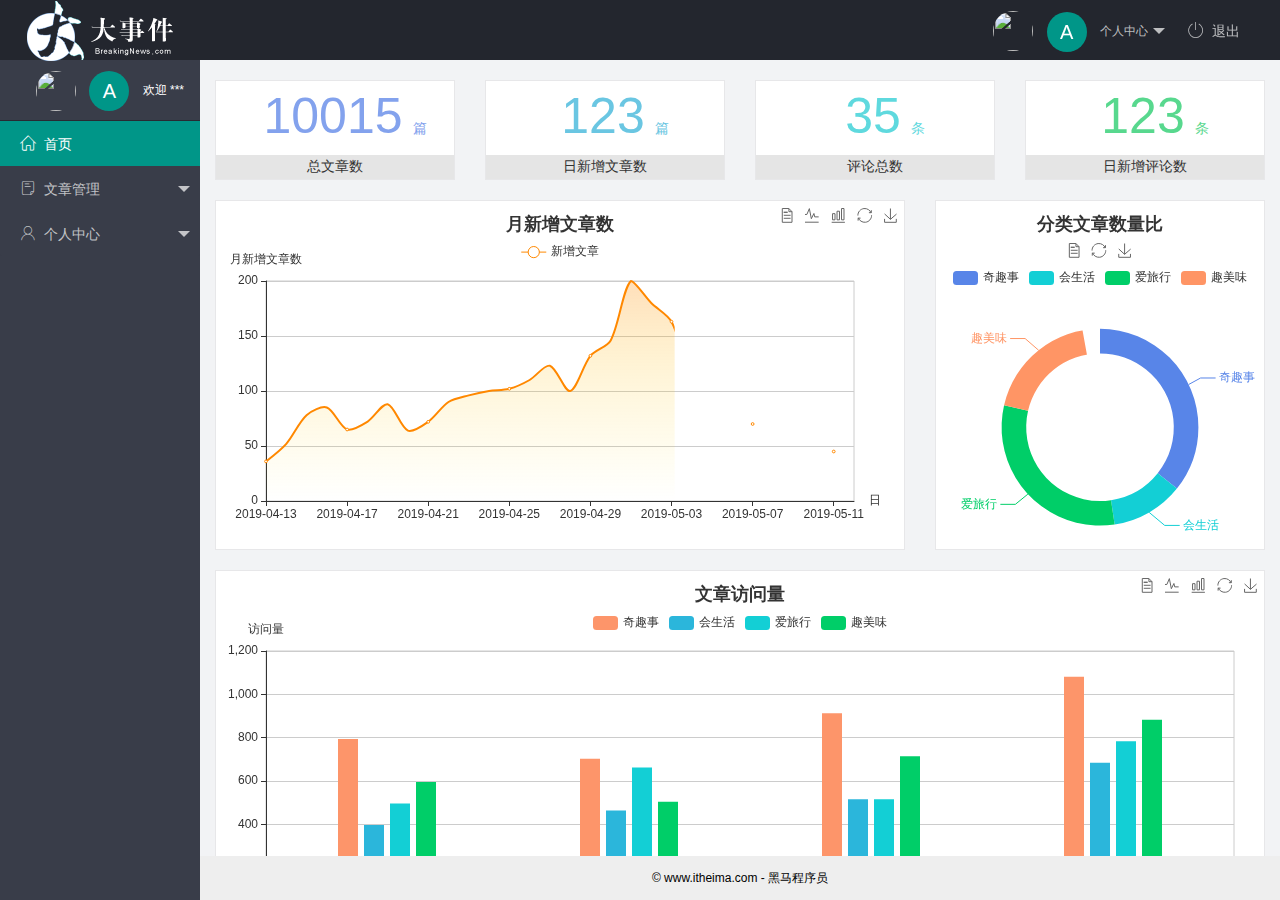
==== commit ab340e8c: "完成个人中心功能的开发" ====
--- a/index.html
+++ b/index.html
@@ -25,14 +25,14 @@
               个人中心
             </a>
             <dl class="layui-nav-child">
-              <dd><a href="">基本资料</a></dd>
-              <dd><a href="">更换头像</a></dd>
-              <dd><a href="">重置密码</a></dd>
+              <dd><a href="./user/user_info.html" target="fm">基本资料</a></dd>
+              <dd><a href="./user/user_avatar.html" target="fm">更换头像</a></dd>
+              <dd><a href="./user/user_pwd.html" target="fm">重置密码</a></dd>
             </dl>
           </li>
           <li class="layui-nav-item">
               <a href="javascript:;" id="btnLogout"><span class="iconfont icon-tuichu"></span>退出</a></li>
-        </ul>
+        </ul> 
       </div>
 
       <div class="layui-side layui-bg-black">
@@ -63,11 +63,11 @@
               <a href="javascript:;">
                 <span class="iconfont icon-user"></span>个人中心</a>
               <dl class="layui-nav-child">
-                <dd><a href="javascript:;">
+                <dd><a href="./user/user_info.html" target="fm">
                     <i class="layui-icon layui-icon-app"></i>基本资料</a></dd>
-                <dd><a href="javascript:;">
+                <dd><a href="./user/user_avatar.html" target="fm">
                     <i class="layui-icon layui-icon-app"></i>更换头像</a></dd>
-                <dd><a href="javascript:;">
+                <dd><a href="./user/user_pwd.html" target="fm">
                     <i class="layui-icon layui-icon-app"></i>重置密码</a></dd>
              
               </dl>
@@ -92,7 +92,8 @@
     <script src="./assets/lib/layui/layui.all.js"></script>
     <!-- 导入jquery -->
     <script src="./assets/lib/jquery.js"></script>
-    <!-- 导入自己封装的baseAPI -->
+    <!-- 导入自己封装的baseAPI
+    <script src="./assets/js/baseAPI.js"></script> -->
     <script src="./assets/js/baseAPI.js"></script>
     <!-- 导入自己的js文件 -->
     <script src="./assets/js/index.js"></script>
